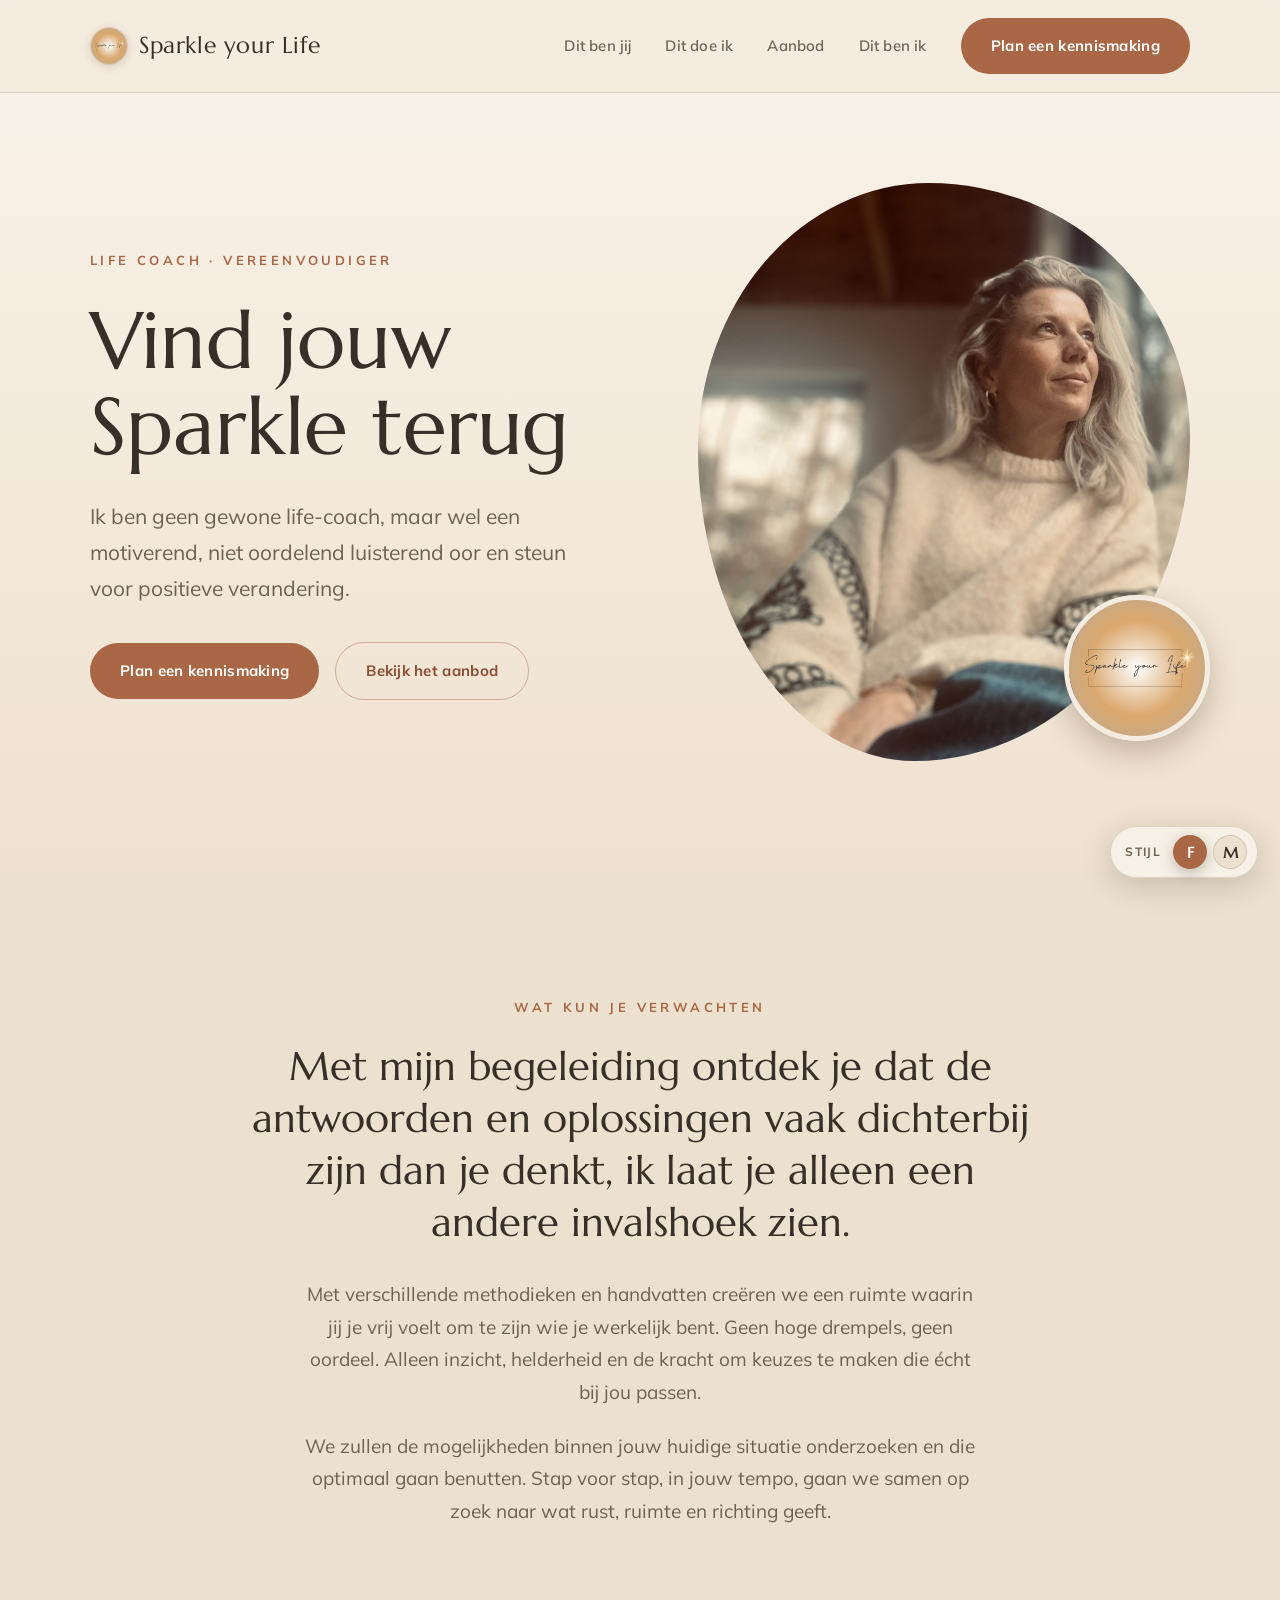
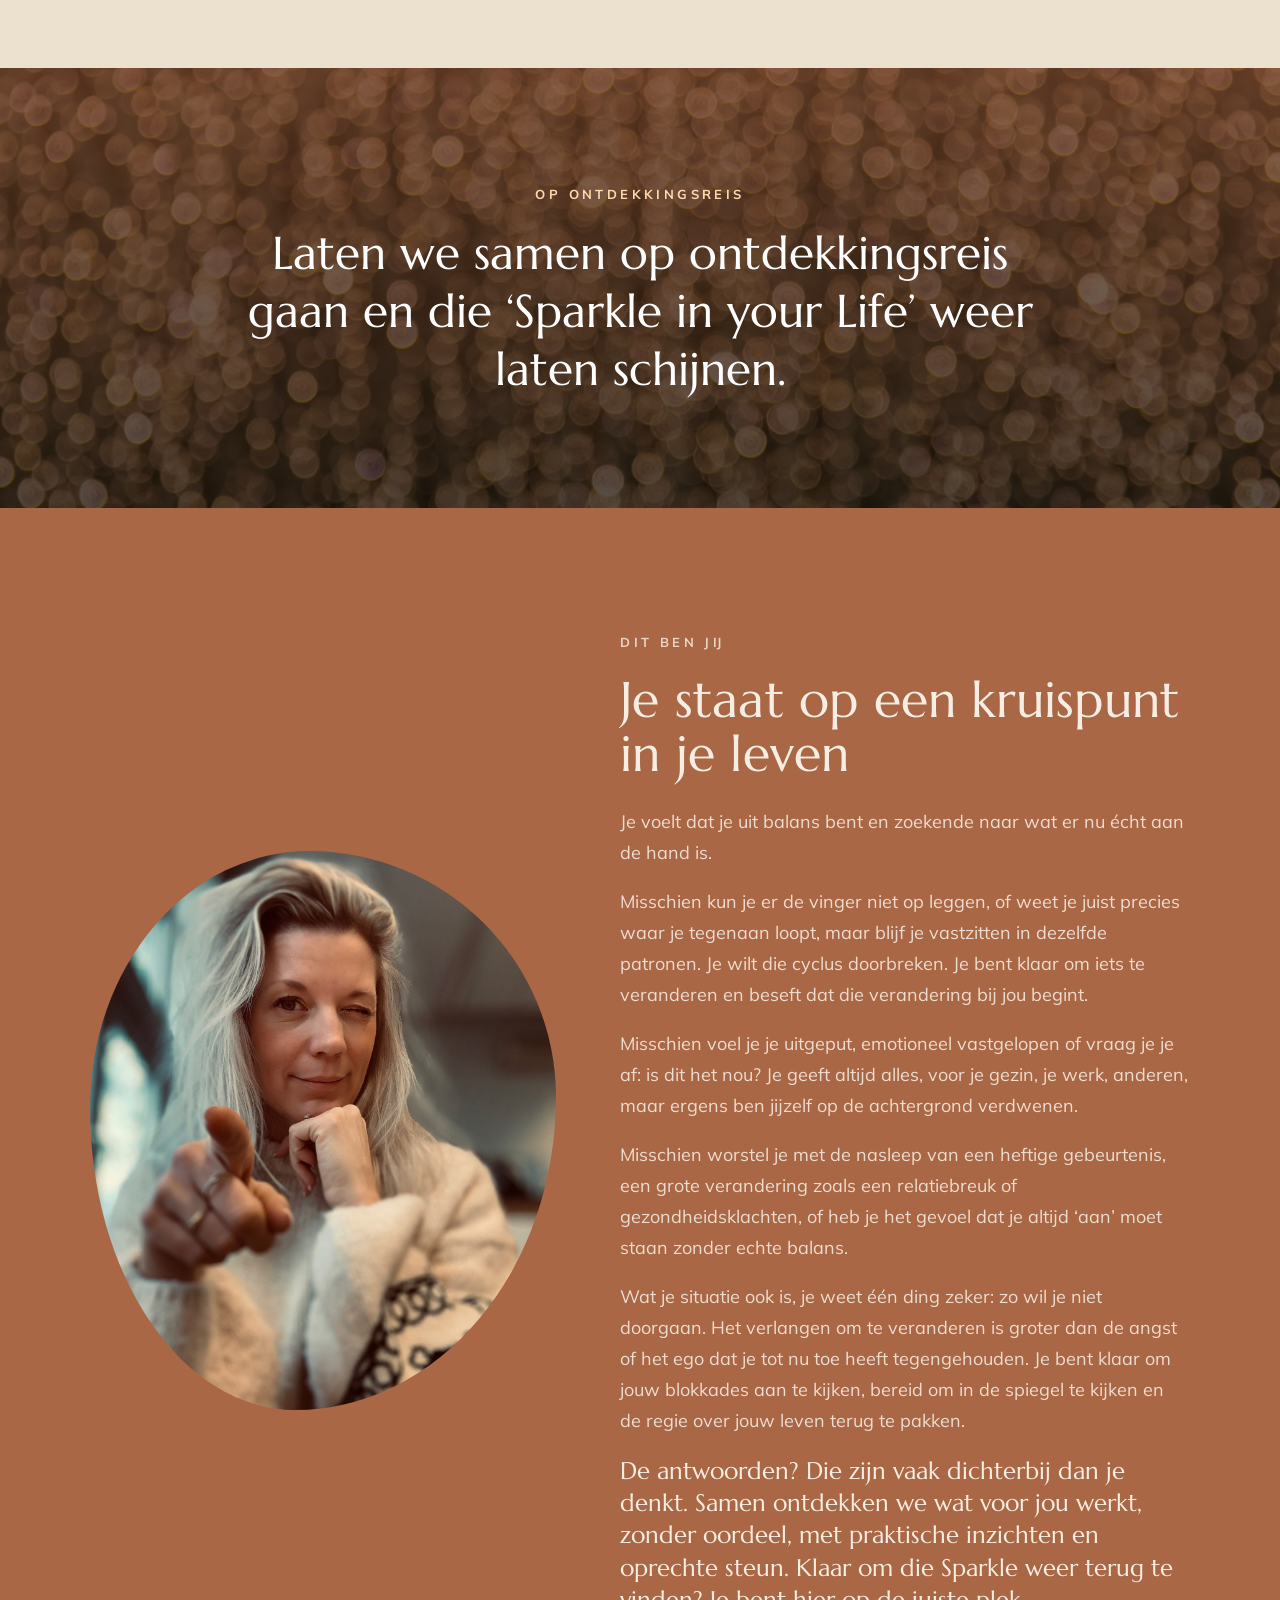
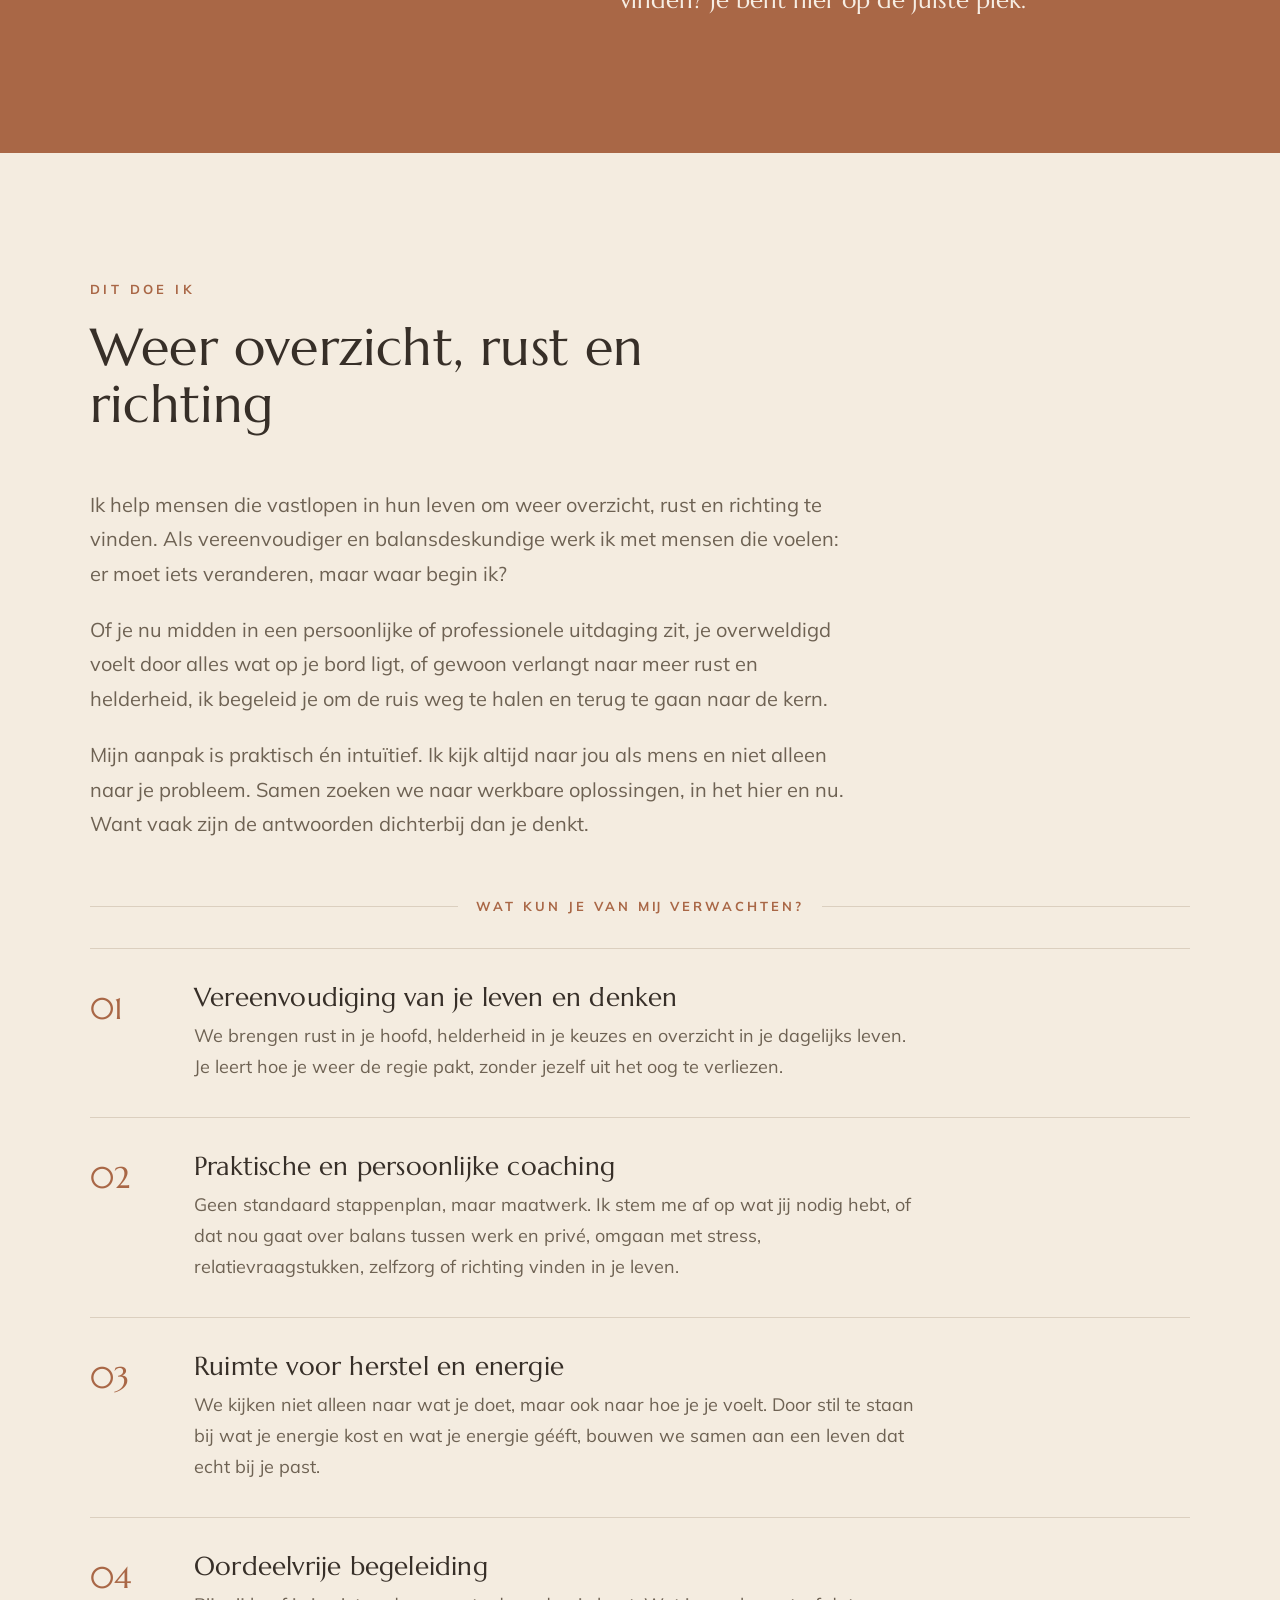
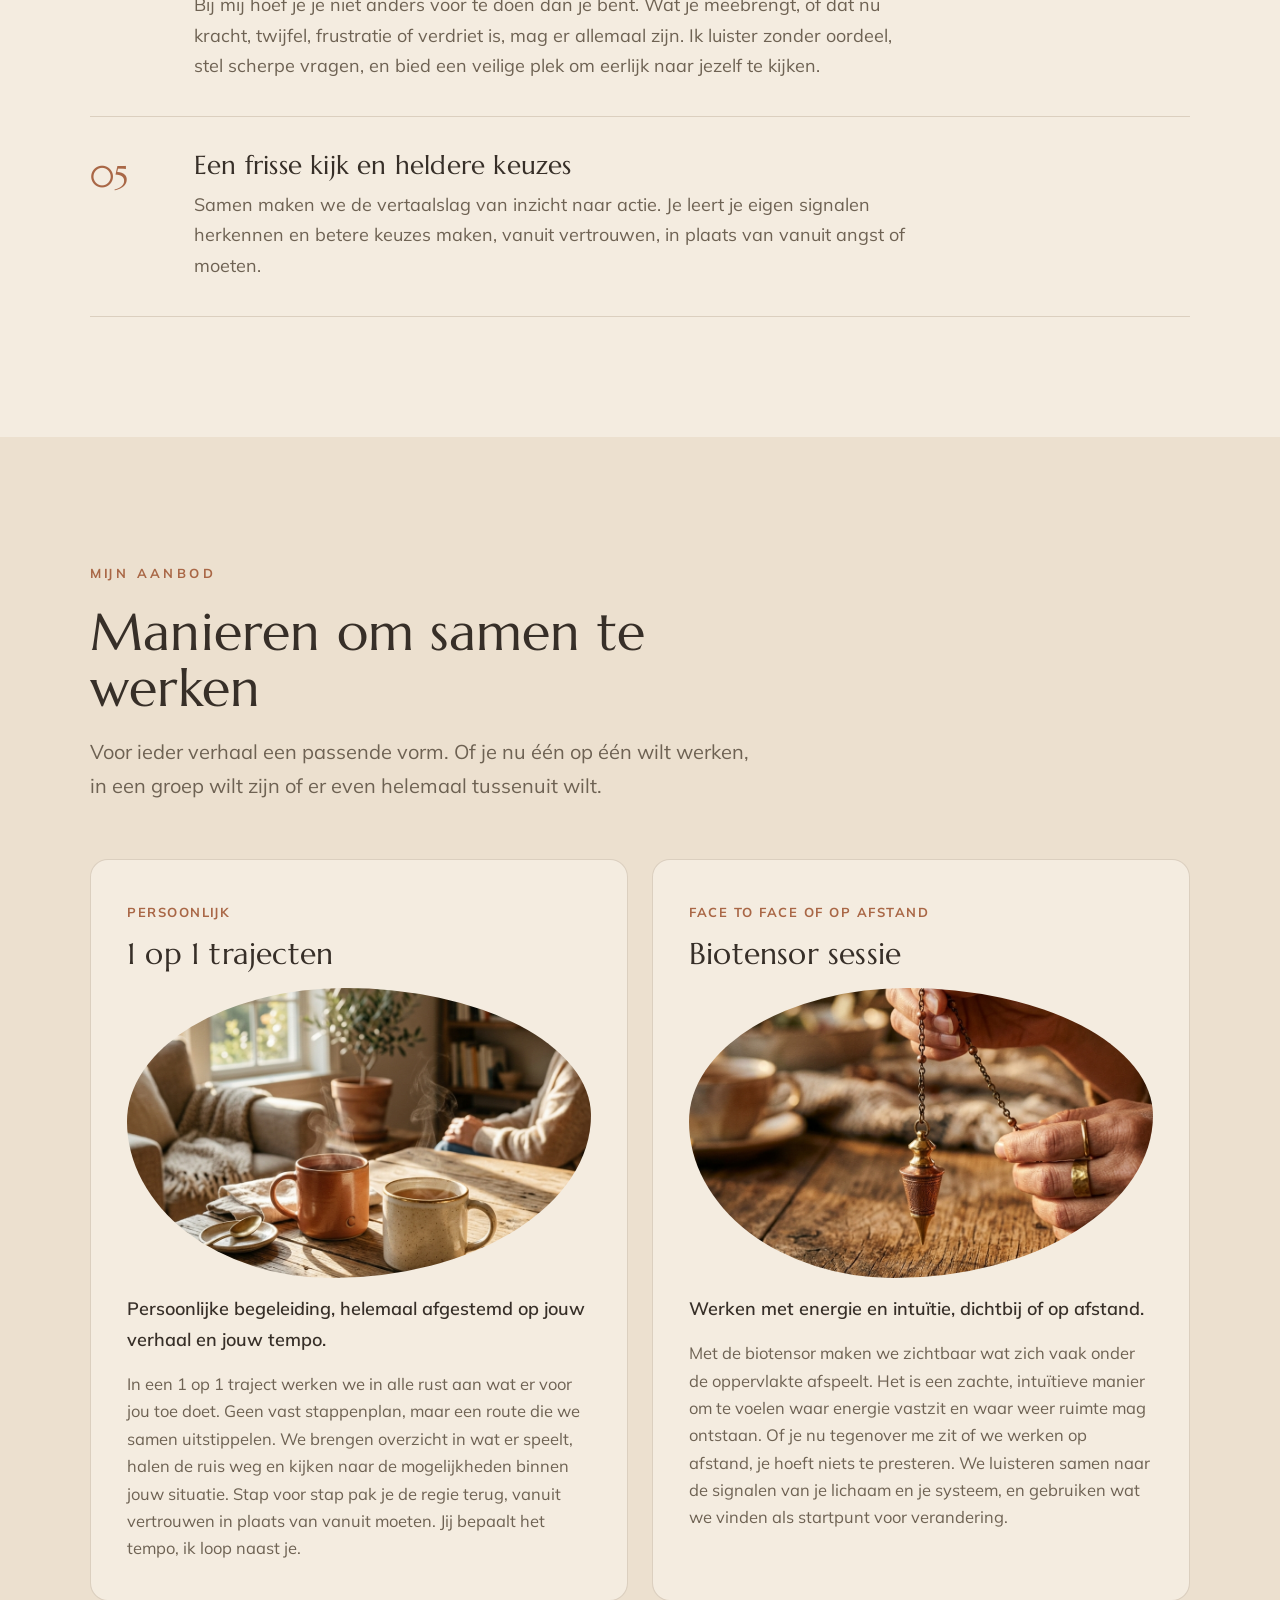
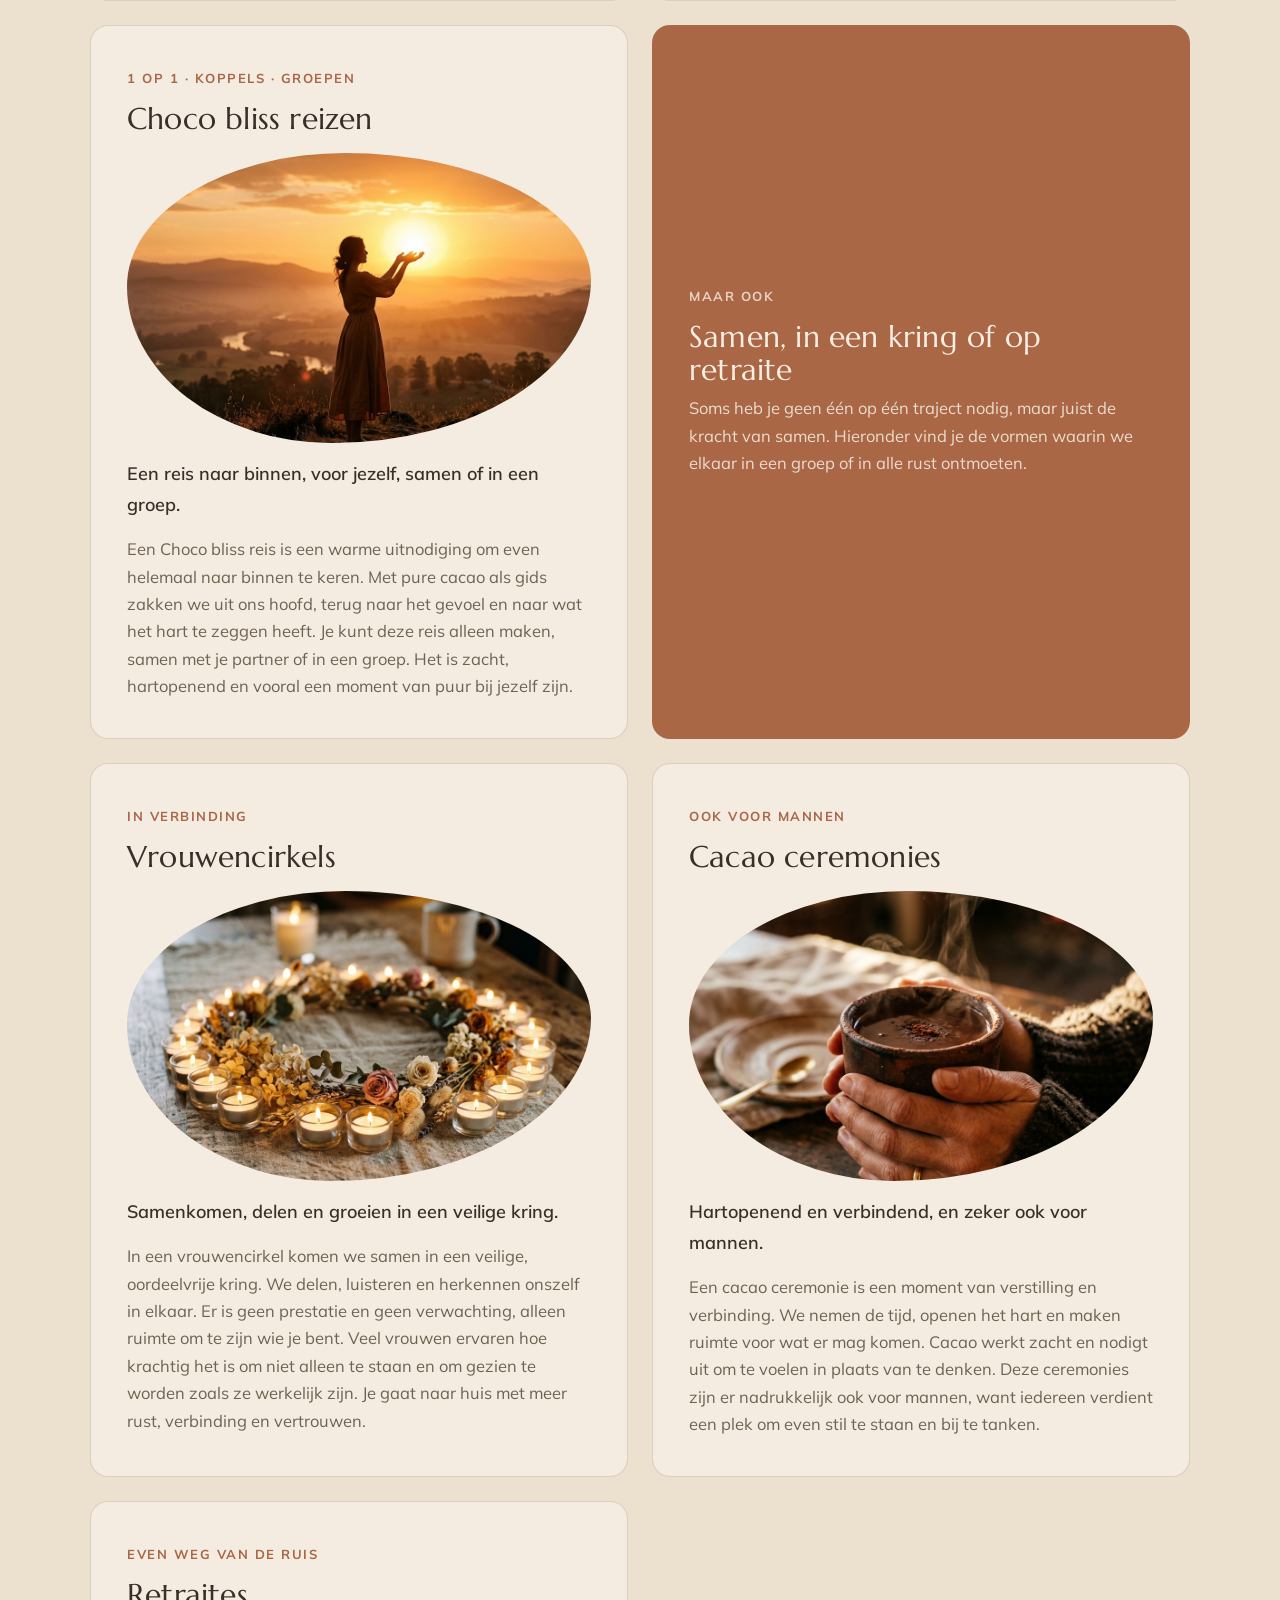
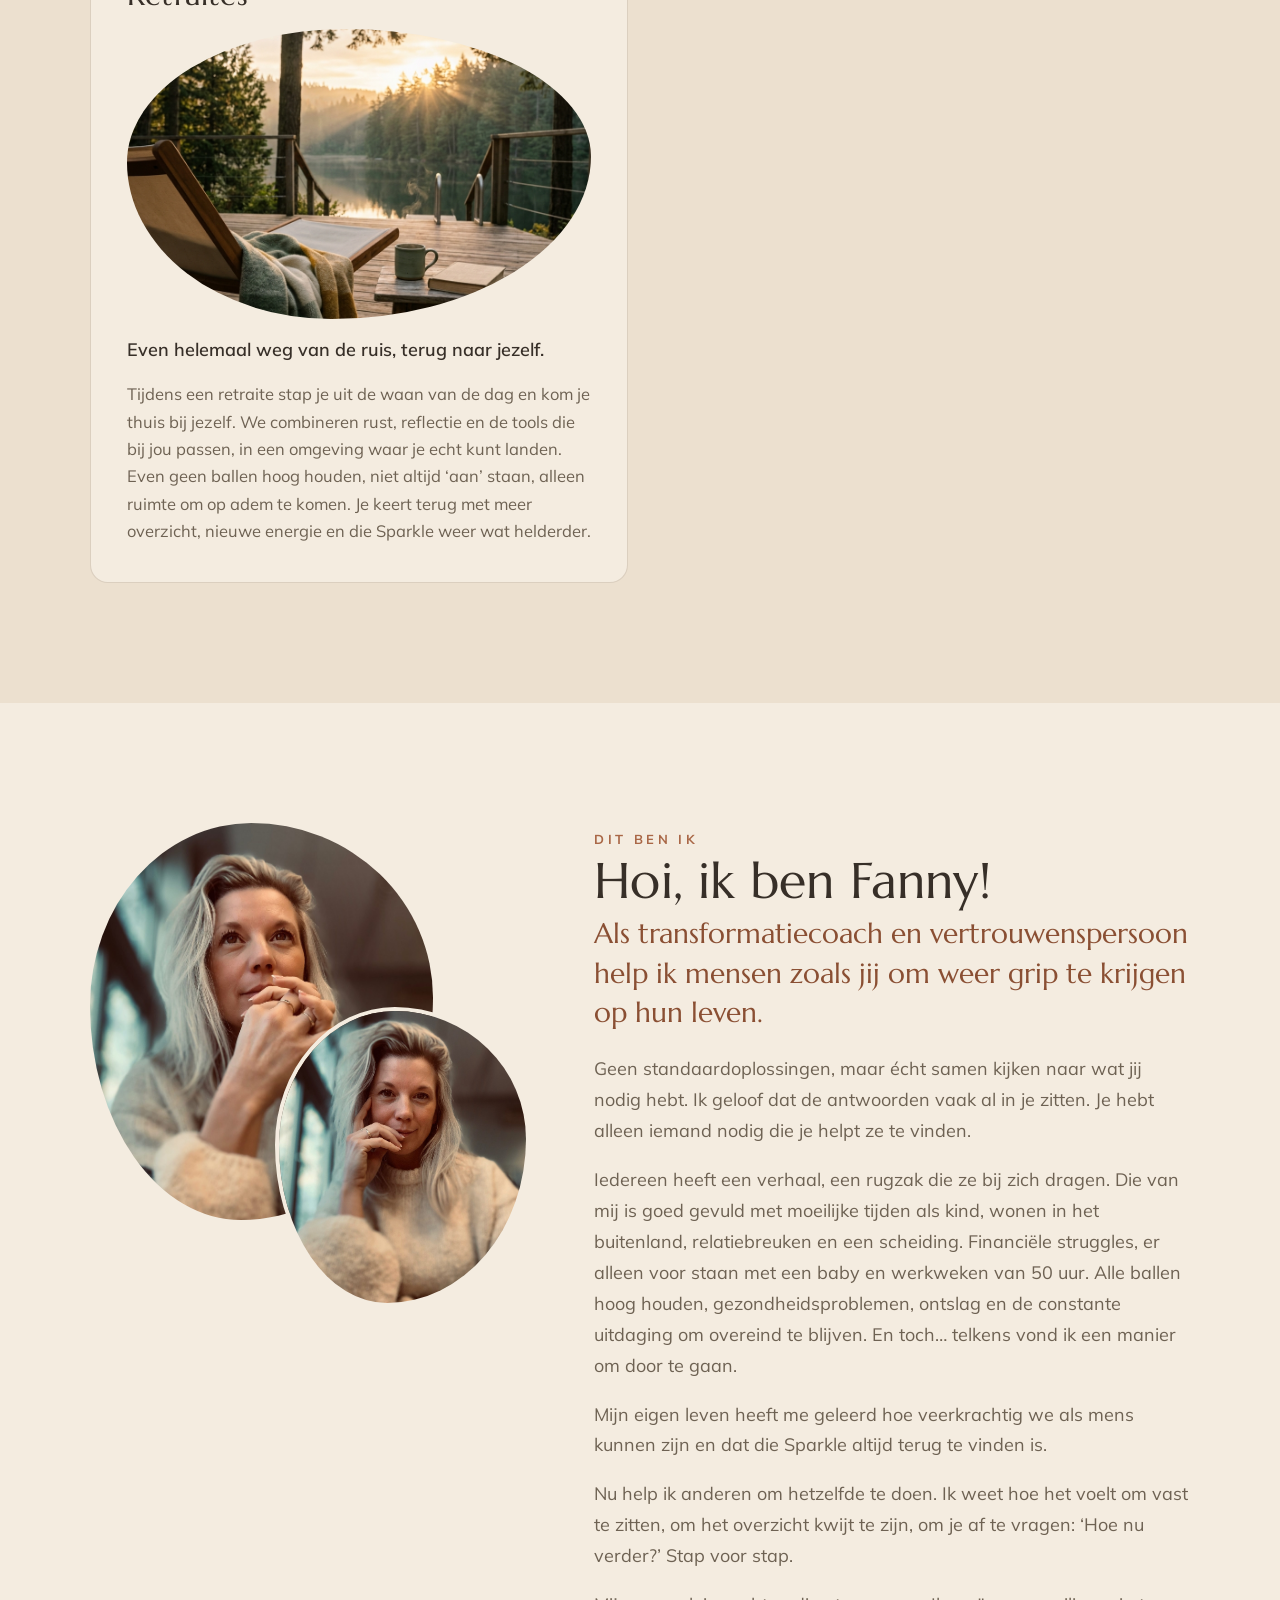
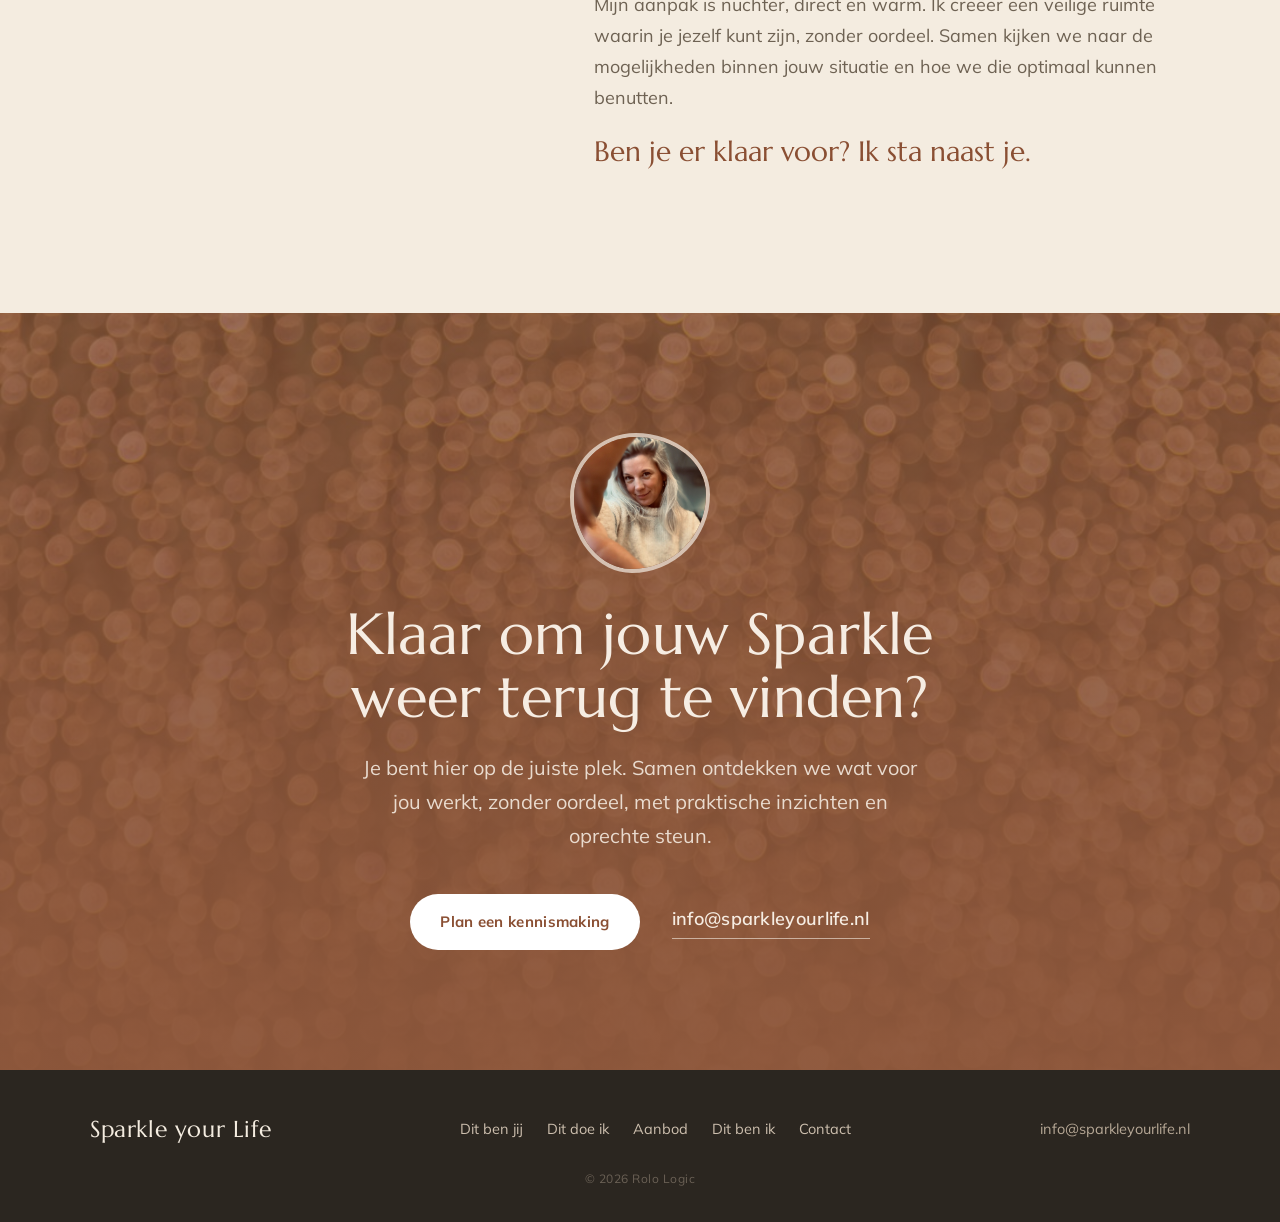
==== v2/index.html @ f410e25a "Deploy new Sparkle Your Life homepage (V8) and archive old site under /v2 - New homepage: full redes" ====
<!DOCTYPE html>
<html lang="nl" data-theme="f">
<head>
<meta charset="UTF-8" />
<meta name="viewport" content="width=device-width, initial-scale=1.0" />
<title>Sparkle your Life · Fanny | Life Coach &amp; Vereenvoudiger</title>
<meta name="description" content="Vind jouw Sparkle terug met Fanny, transformatiecoach en vereenvoudiger bij Sparkle your Life. Ontdek hoe je weer overzicht, rust en richting krijgt in je leven." />
<meta name="robots" content="index, follow" />
<link rel="canonical" href="https://sparkleyourlife.nl" />

<!-- Open Graph / Facebook -->
<meta property="og:type" content="website" />
<meta property="og:url" content="https://sparkleyourlife.nl" />
<meta property="og:title" content="Sparkle your Life · Fanny | Life Coach &amp; Vereenvoudiger" />
<meta property="og:description" content="Vind jouw Sparkle terug met Fanny, transformatiecoach en vereenvoudiger bij Sparkle your Life. Ontdek hoe je weer overzicht, rust en richting krijgt in je leven." />
<meta property="og:image" content="assets/logo-sparkle.png" />

<!-- Twitter -->
<meta property="twitter:card" content="summary" />
<meta property="twitter:url" content="https://sparkleyourlife.nl" />
<meta property="twitter:title" content="Sparkle your Life · Fanny | Life Coach &amp; Vereenvoudiger" />
<meta property="twitter:description" content="Vind jouw Sparkle terug met Fanny, transformatiecoach en vereenvoudiger bij Sparkle your Life. Ontdek hoe je weer overzicht, rust en richting krijgt in je leven." />
<meta property="twitter:image" content="assets/logo-sparkle.png" />

<link rel="icon" href="assets/logo-sparkle.png" />
<link rel="preconnect" href="https://fonts.googleapis.com" />
<link rel="preconnect" href="https://fonts.gstatic.com" crossorigin />
<link href="https://fonts.googleapis.com/css2?family=Cinzel:wght@600;700;800&family=Marcellus&family=Mulish:wght@400;600;700;800&family=Newsreader:ital,opsz,wght@0,6..72,400;0,6..72,500;1,6..72,400;1,6..72,500&family=Karla:wght@400;600;700&family=Cormorant+Garamond:ital,wght@0,500;0,600;1,500&family=Nunito+Sans:wght@400;600;700;800&display=swap" rel="stylesheet" />
<link rel="stylesheet" href="styles.css" />
</head>
<body>

<!-- ============ NAV ============ -->
<header class="nav">
  <div class="nav-in">
    <a class="brand" href="#top">
      <img class="mark" src="assets/logo-sparkle.png" alt="Sparkle your Life logo" />
      <span class="brand-text">Sparkle your Life</span>
    </a>
    <button class="nav-toggle" aria-label="Open menu" aria-expanded="false">
      <span class="hamburger-box">
        <span class="hamburger-inner"></span>
      </span>
    </button>
    <nav class="navlinks">
      <a class="lnk" href="#jij">Dit ben jij</a>
      <a class="lnk" href="#doe">Dit doe ik</a>
      <a class="lnk" href="#aanbod">Aanbod</a>
      <a class="lnk" href="#ik">Dit ben ik</a>
      <a class="btn" href="#contact">Plan een kennismaking</a>
    </nav>
  </div>
</header>

<!-- ============ HERO ============ -->
<section class="hero" id="top">
  <div class="hero-in">
    <div class="reveal in">
      <span class="eyebrow">Life Coach · Vereenvoudiger</span>
      <h1>Vind jouw<br />Sparkle terug</h1>
      <p class="lead">Ik ben geen gewone life-coach, maar wel een motiverend, niet oordelend luisterend oor en steun voor positieve verandering.</p>
      <div class="hero-cta">
        <a class="btn" href="#contact">Plan een kennismaking</a>
        <a class="btn ghost" href="#aanbod">Bekijk het aanbod</a>
      </div>
    </div>
    <div class="hero-fig reveal in">
      <div class="frame"></div>
      <img class="portrait" src="uploads/IMG_6416-cmid_x3swe-protdo.jpeg" alt="Fanny, transformatiecoach" />
      <img class="glit" src="uploads/logo-sparkle-circle.png" alt="Sparkle your Life logo" />
    </div>
  </div>
</section>

<!-- ============ WAT KUN JE VERWACHTEN ============ -->
<section class="section verwacht">
  <div class="narrow reveal">
    <span class="eyebrow">Wat kun je verwachten</span>
    <p class="big">Met mijn begeleiding ontdek je dat de antwoorden en oplossingen vaak dichterbij zijn dan je denkt, ik laat je alleen een andere invalshoek zien.</p>
    <p class="body">Met verschillende methodieken en handvatten creëren we een ruimte waarin jij je vrij voelt om te zijn wie je werkelijk bent. Geen hoge drempels, geen oordeel. Alleen inzicht, helderheid en de kracht om keuzes te maken die écht bij jou passen.</p>
    <p class="body">We zullen de mogelijkheden binnen jouw huidige situatie onderzoeken en die optimaal gaan benutten. Stap voor stap, in jouw tempo, gaan we samen op zoek naar wat rust, ruimte en richting geeft.</p>
  </div>
</section>

<!-- ============ SPARKLE BAND (glitter achtergrond) ============ -->
<section class="sparkleband">
  <img class="bgimg" src="uploads/photo-1514413333301-5e0bfed46893.jpeg" alt="" />
  <div class="tint"></div>
  <div class="q reveal">
    <span class="eyebrow">Op ontdekkingsreis</span>
    <p>Laten we samen op ontdekkingsreis gaan en die ‘Sparkle in your Life’ weer laten schijnen.</p>
  </div>
</section>

<!-- ============ DIT BEN JIJ ============ -->
<section class="jij" id="jij">
  <div class="grid">
    <img class="portrait reveal" src="uploads/IMG_6344-cmid_x3sw2-wmqjd.jpeg" alt="Fanny wijst naar je" />
    <div class="reveal">
      <span class="eyebrow">Dit ben jij</span>
      <h2>Je staat op een kruispunt in je leven</h2>
      <p>Je voelt dat je uit balans bent en zoekende naar wat er nu écht aan de hand is.</p>
      <p>Misschien kun je er de vinger niet op leggen, of weet je juist precies waar je tegenaan loopt, maar blijf je vastzitten in dezelfde patronen. Je wilt die cyclus doorbreken. Je bent klaar om iets te veranderen en beseft dat die verandering bij jou begint.</p>
      <p>Misschien voel je je uitgeput, emotioneel vastgelopen of vraag je je af: is dit het nou? Je geeft altijd alles, voor je gezin, je werk, anderen, maar ergens ben jijzelf op de achtergrond verdwenen.</p>
      <p>Misschien worstel je met de nasleep van een heftige gebeurtenis, een grote verandering zoals een relatiebreuk of gezondheidsklachten, of heb je het gevoel dat je altijd ‘aan’ moet staan zonder echte balans.</p>
      <p>Wat je situatie ook is, je weet één ding zeker: zo wil je niet doorgaan. Het verlangen om te veranderen is groter dan de angst of het ego dat je tot nu toe heeft tegengehouden. Je bent klaar om jouw blokkades aan te kijken, bereid om in de spiegel te kijken en de regie over jouw leven terug te pakken.</p>
      <p class="closer">De antwoorden? Die zijn vaak dichterbij dan je denkt. Samen ontdekken we wat voor jou werkt, zonder oordeel, met praktische inzichten en oprechte steun. Klaar om die Sparkle weer terug te vinden? Je bent hier op de juiste plek.</p>
    </div>
  </div>
</section>

<!-- ============ DIT DOE IK ============ -->
<section class="section ik-doe" id="doe">
  <div class="wrap">
    <div class="section-head reveal">
      <span class="eyebrow">Dit doe ik</span>
      <h2>Weer overzicht, rust en richting</h2>
    </div>
    <div class="narrow" style="margin:0;padding:0;max-width:820px">
      <p class="doe-intro reveal">Ik help mensen die vastlopen in hun leven om weer overzicht, rust en richting te vinden. Als vereenvoudiger en balansdeskundige werk ik met mensen die voelen: er moet iets veranderen, maar waar begin ik?</p>
      <p class="doe-intro reveal">Of je nu midden in een persoonlijke of professionele uitdaging zit, je overweldigd voelt door alles wat op je bord ligt, of gewoon verlangt naar meer rust en helderheid, ik begeleid je om de ruis weg te halen en terug te gaan naar de kern.</p>
      <p class="doe-intro reveal">Mijn aanpak is praktisch én intuïtief. Ik kijk altijd naar jou als mens en niet alleen naar je probleem. Samen zoeken we naar werkbare oplossingen, in het hier en nu. Want vaak zijn de antwoorden dichterbij dan je denkt.</p>
    </div>

    <div class="divider-label reveal"><span>Wat kun je van mij verwachten?</span></div>

    <div class="beloftes">
      <div class="belofte reveal">
        <div class="num">01</div>
        <div>
          <h3>Vereenvoudiging van je leven en denken</h3>
          <p>We brengen rust in je hoofd, helderheid in je keuzes en overzicht in je dagelijks leven. Je leert hoe je weer de regie pakt, zonder jezelf uit het oog te verliezen.</p>
        </div>
      </div>
      <div class="belofte reveal">
        <div class="num">02</div>
        <div>
          <h3>Praktische en persoonlijke coaching</h3>
          <p>Geen standaard stappenplan, maar maatwerk. Ik stem me af op wat jij nodig hebt, of dat nou gaat over balans tussen werk en privé, omgaan met stress, relatievraagstukken, zelfzorg of richting vinden in je leven.</p>
        </div>
      </div>
      <div class="belofte reveal">
        <div class="num">03</div>
        <div>
          <h3>Ruimte voor herstel en energie</h3>
          <p>We kijken niet alleen naar wat je doet, maar ook naar hoe je je voelt. Door stil te staan bij wat je energie kost en wat je energie gééft, bouwen we samen aan een leven dat echt bij je past.</p>
        </div>
      </div>
      <div class="belofte reveal">
        <div class="num">04</div>
        <div>
          <h3>Oordeelvrije begeleiding</h3>
          <p>Bij mij hoef je je niet anders voor te doen dan je bent. Wat je meebrengt, of dat nu kracht, twijfel, frustratie of verdriet is, mag er allemaal zijn. Ik luister zonder oordeel, stel scherpe vragen, en bied een veilige plek om eerlijk naar jezelf te kijken.</p>
        </div>
      </div>
      <div class="belofte reveal">
        <div class="num">05</div>
        <div>
          <h3>Een frisse kijk en heldere keuzes</h3>
          <p>Samen maken we de vertaalslag van inzicht naar actie. Je leert je eigen signalen herkennen en betere keuzes maken, vanuit vertrouwen, in plaats van vanuit angst of moeten.</p>
        </div>
      </div>
    </div>
  </div>
</section>

<!-- ============ MIJN AANBOD ============ -->
<section class="section aanbod" id="aanbod">
  <div class="wrap">
    <div class="section-head reveal">
      <span class="eyebrow">Mijn aanbod</span>
      <h2>Manieren om samen te werken</h2>
      <p class="lead">Voor ieder verhaal een passende vorm. Of je nu één op één wilt werken, in een groep wilt zijn of er even helemaal tussenuit wilt.</p>
    </div>

    <div class="offers">
      <article class="offer reveal">
        <span class="kicker">Persoonlijk</span>
        <h3>1 op 1 trajecten</h3>
        <div class="offer-img">
          <img src="uploads/trajecten_1op1.png" alt="1 op 1 coaching sessie sfeer" />
        </div>
        <p class="short">Persoonlijke begeleiding, helemaal afgestemd op jouw verhaal en jouw tempo.</p>
        <p class="more">In een 1 op 1 traject werken we in alle rust aan wat er voor jou toe doet. Geen vast stappenplan, maar een route die we samen uitstippelen. We brengen overzicht in wat er speelt, halen de ruis weg en kijken naar de mogelijkheden binnen jouw situatie. Stap voor stap pak je de regie terug, vanuit vertrouwen in plaats van vanuit moeten. Jij bepaalt het tempo, ik loop naast je.</p>
      </article>

      <article class="offer reveal">
        <span class="kicker">Face to face of op afstand</span>
        <h3>Biotensor sessie</h3>
        <div class="offer-img">
          <img src="uploads/biotensor_sessie.png" alt="Glow van energie en biotensor werk" />
        </div>
        <p class="short">Werken met energie en intuïtie, dichtbij of op afstand.</p>
        <p class="more">Met de biotensor maken we zichtbaar wat zich vaak onder de oppervlakte afspeelt. Het is een zachte, intuïtieve manier om te voelen waar energie vastzit en waar weer ruimte mag ontstaan. Of je nu tegenover me zit of we werken op afstand, je hoeft niets te presteren. We luisteren samen naar de signalen van je lichaam en je systeem, en gebruiken wat we vinden als startpunt voor verandering.</p>
      </article>

      <article class="offer reveal">
        <span class="kicker">1 op 1 · koppels · groepen</span>
        <h3>Choco bliss reizen</h3>
        <div class="offer-img">
          <img src="uploads/choco_bliss.png" alt="Innerlijke reis silhouet" />
        </div>
        <p class="short">Een reis naar binnen, voor jezelf, samen of in een groep.</p>
        <p class="more">Een Choco bliss reis is een warme uitnodiging om even helemaal naar binnen te keren. Met pure cacao als gids zakken we uit ons hoofd, terug naar het gevoel en naar wat het hart te zeggen heeft. Je kunt deze reis alleen maken, samen met je partner of in een groep. Het is zacht, hartopenend en vooral een moment van puur bij jezelf zijn.</p>
      </article>

      <article class="offer reveal" style="display:flex;flex-direction:column;justify-content:center;background:var(--band-bg);color:var(--band-fg);border-color:transparent">
        <span class="kicker" style="color:color-mix(in srgb,var(--band-fg) 80%, var(--accent))">Maar ook</span>
        <h3 style="color:var(--band-fg)">Samen, in een kring of op retraite</h3>
        <p class="more" style="color:color-mix(in srgb,var(--band-fg) 88%, transparent)">Soms heb je geen één op één traject nodig, maar juist de kracht van samen. Hieronder vind je de vormen waarin we elkaar in een groep of in alle rust ontmoeten.</p>
      </article>

      <article class="offer reveal">
        <span class="kicker">In verbinding</span>
        <h3>Vrouwencirkels</h3>
        <div class="offer-img">
          <img src="uploads/vrouwencirkels.png" alt="Vrouwencirkel sfeer" />
        </div>
        <p class="short">Samenkomen, delen en groeien in een veilige kring.</p>
        <p class="more">In een vrouwencirkel komen we samen in een veilige, oordeelvrije kring. We delen, luisteren en herkennen onszelf in elkaar. Er is geen prestatie en geen verwachting, alleen ruimte om te zijn wie je bent. Veel vrouwen ervaren hoe krachtig het is om niet alleen te staan en om gezien te worden zoals ze werkelijk zijn. Je gaat naar huis met meer rust, verbinding en vertrouwen.</p>
      </article>

      <article class="offer reveal">
        <span class="kicker">Ook voor mannen</span>
        <h3>Cacao ceremonies</h3>
        <div class="offer-img">
          <img src="uploads/cacao_ceremonies.png" alt="Cacao ceremonie sfeer" />
        </div>
        <p class="short">Hartopenend en verbindend, en zeker ook voor mannen.</p>
        <p class="more">Een cacao ceremonie is een moment van verstilling en verbinding. We nemen de tijd, openen het hart en maken ruimte voor wat er mag komen. Cacao werkt zacht en nodigt uit om te voelen in plaats van te denken. Deze ceremonies zijn er nadrukkelijk ook voor mannen, want iedereen verdient een plek om even stil te staan en bij te tanken.</p>
      </article>

      <article class="offer reveal">
        <span class="kicker">Even weg van de ruis</span>
        <h3>Retraites</h3>
        <div class="offer-img">
          <img src="uploads/retraites.png" alt="Retraite sfeer" />
        </div>
        <p class="short">Even helemaal weg van de ruis, terug naar jezelf.</p>
        <p class="more">Tijdens een retraite stap je uit de waan van de dag en kom je thuis bij jezelf. We combineren rust, reflectie en de tools die bij jou passen, in een omgeving waar je echt kunt landen. Even geen ballen hoog houden, niet altijd ‘aan’ staan, alleen ruimte om op adem te komen. Je keert terug met meer overzicht, nieuwe energie en die Sparkle weer wat helderder.</p>
      </article>
    </div>
  </div>
</section>

<!-- ============ DIT BEN IK ============ -->
<section class="section ik" id="ik">
  <div class="wrap">
    <div class="grid">
      <div class="figcol reveal">
        <div class="image-stack">
          <img class="portrait main-img" src="uploads/IMG_6348-cmid_x3sw8-uaagyj.jpeg" alt="Fanny contemplatief" />
          <img class="portrait sub-img" src="uploads/IMG_6336-cmid_x3sw0-biznag.jpeg" alt="Fanny lachend bij het raam" />
        </div>
      </div>
      <div class="reveal">
        <span class="eyebrow">Dit ben ik</span>
        <h2>Hoi, ik ben Fanny!</h2>
        <p class="signal">Als transformatiecoach en vertrouwenspersoon help ik mensen zoals jij om weer grip te krijgen op hun leven.</p>
        <p>Geen standaardoplossingen, maar écht samen kijken naar wat jij nodig hebt. Ik geloof dat de antwoorden vaak al in je zitten. Je hebt alleen iemand nodig die je helpt ze te vinden.</p>
        <p>Iedereen heeft een verhaal, een rugzak die ze bij zich dragen. Die van mij is goed gevuld met moeilijke tijden als kind, wonen in het buitenland, relatiebreuken en een scheiding. Financiële struggles, er alleen voor staan met een baby en werkweken van 50 uur. Alle ballen hoog houden, gezondheidsproblemen, ontslag en de constante uitdaging om overeind te blijven. En toch… telkens vond ik een manier om door te gaan.</p>
        <p>Mijn eigen leven heeft me geleerd hoe veerkrachtig we als mens kunnen zijn en dat die Sparkle altijd terug te vinden is.</p>
        <p>Nu help ik anderen om hetzelfde te doen. Ik weet hoe het voelt om vast te zitten, om het overzicht kwijt te zijn, om je af te vragen: ‘Hoe nu verder?’ Stap voor stap.</p>
        <p>Mijn aanpak is nuchter, direct en warm. Ik creëer een veilige ruimte waarin je jezelf kunt zijn, zonder oordeel. Samen kijken we naar de mogelijkheden binnen jouw situatie en hoe we die optimaal kunnen benutten.</p>
        <p class="signal">Ben je er klaar voor? Ik sta naast je.</p>
      </div>
    </div>
  </div>
</section>

<!-- ============ CLOSING / CONTACT ============ -->
<section class="closing" id="contact">
  <img class="bgimg" src="uploads/photo-1514413333301-5e0bfed46893.jpeg" alt="" />
  <div class="tint"></div>
  <div class="inner reveal">
    <img class="closing-portrait" src="uploads/IMG_6337-cmid_x3sw5-8oz6n.jpeg" alt="Fanny nodigt je uit" />
    <h2>Klaar om jouw Sparkle<br />weer terug te vinden?</h2>
    <p>Je bent hier op de juiste plek. Samen ontdekken we wat voor jou werkt, zonder oordeel, met praktische inzichten en oprechte steun.</p>
    <div class="closing-actions">
      <a class="btn light" href="mailto:info@sparkleyourlife.nl">Plan een kennismaking</a>
      <a class="mail" href="mailto:info@sparkleyourlife.nl">info@sparkleyourlife.nl</a>
    </div>
  </div>
</section>

<!-- ============ FOOTER ============ -->
<footer class="foot">
  <div class="foot-in">
    <div class="brand">Sparkle your Life</div>
    <nav class="foot-nav">
      <a href="#jij">Dit ben jij</a>
      <a href="#doe">Dit doe ik</a>
      <a href="#aanbod">Aanbod</a>
      <a href="#ik">Dit ben ik</a>
      <a href="mailto:info@sparkleyourlife.nl">Contact</a>
    </nav>
    <div>info@sparkleyourlife.nl</div>
  </div>
  <div class="foot-copy">
    &copy; 2026 Rolo Logic
  </div>
</footer>

<!-- ============ STIJL-SWITCHER ============ -->
<div class="switcher" role="group" aria-label="Kies een stijl">
  <span class="lbl">Stijl</span>
  <button data-t="f" title="Aardse Ziel" aria-pressed="true">F</button>
  <button data-t="m" title="Obsidiaan & Messing" aria-pressed="false">M</button>
</div>

<script>
  // Stijl-switcher: wisselt thema F / M en onthoudt de keuze.
  (function () {
    var root = document.documentElement;
    var btns = document.querySelectorAll('.switcher button');
    var saved = null;
    try { saved = localStorage.getItem('sparkleTheme'); } catch (e) {}
    if (saved && ['f', 'm'].indexOf(saved) >= 0) {
      setTheme(saved);
    } else {
      setTheme('f');
    }
    function setTheme(t) {
      root.setAttribute('data-theme', t);
      btns.forEach(function (b) { b.setAttribute('aria-pressed', String(b.dataset.t === t)); });
      try { localStorage.setItem('sparkleTheme', t); } catch (e) {}
    }
    btns.forEach(function (b) { b.addEventListener('click', function () { setTheme(b.dataset.t); }); });
  })();

  // Subtiele reveal-on-scroll.
  (function () {
    var els = document.querySelectorAll('.reveal');
    if (!('IntersectionObserver' in window)) { els.forEach(function (e) { e.classList.add('in'); }); return; }
    var io = new IntersectionObserver(function (entries) {
      entries.forEach(function (en) { if (en.isIntersecting) { en.target.classList.add('in'); io.unobserve(en.target); } });
    }, { threshold: 0.12, rootMargin: '0px 0px -8% 0px' });
    els.forEach(function (e) { io.observe(e); });
  })();

  // Mobile navigation drawer toggle.
  (function () {
    var nav = document.querySelector('.nav');
    var toggle = document.querySelector('.nav-toggle');
    var links = document.querySelectorAll('.navlinks a');
    
    if (!toggle) return;
    
    toggle.addEventListener('click', function () {
      var isOpen = nav.classList.contains('nav-open');
      if (isOpen) {
        nav.classList.remove('nav-open');
        toggle.setAttribute('aria-expanded', 'false');
        document.body.style.overflow = '';
      } else {
        nav.classList.add('nav-open');
        toggle.setAttribute('aria-expanded', 'true');
        document.body.style.overflow = 'hidden';
      }
    });
    
    links.forEach(function (link) {
      link.addEventListener('click', function () {
        nav.classList.remove('nav-open');
        toggle.setAttribute('aria-expanded', 'false');
        document.body.style.overflow = '';
      });
    });
  })();
</script>
</body>
</html>
---- v2/styles.css ----
/* Sparkle your Life — basis layout (richting A, verstild met de rust van B)
   met drie schakelbare thema's: A (Aardse Ziel, vernieuwd), B (Stille
   Helderheid), C (Zachte Gloed). Thema's wisselen via [data-theme] op <html>. */

/* ---------- THEMA F · Aardse Ziel (default) ---------- */
:root,
[data-theme="f"] {
  --bg:#f4ece0; --bg-alt:#ece0cf; --ink:#372f28; --muted:#6e6253;
  --accent:#a96746; --accent-deep:#8a4f33; --accent-2:#5f6a4d;
  --line:rgba(120,90,60,.20);
  --hero-bg:linear-gradient(180deg,#f8f1e7 0%,#efe1cf 100%);
  --band-bg:#a96746; --band-fg:#f6ede3;
  --img-radius:47% 53% 56% 44% / 46% 44% 56% 54%;
  --card-radius:18px;
  --fd:'Marcellus',serif; --fdw:400; --fb:'Mulish',sans-serif;
  --glow:none;
}

/* ---------- THEMA M · Obsidiaan & Messing (Stoere Kracht) ---------- */
[data-theme="m"] {
  --bg:#1a1d1b; --bg-alt:#242825; --ink:#f1f3f2; --muted:#939a95;
  --accent:#cca374; --accent-deep:#b38c5f; --accent-2:#55665c;
  --line:rgba(241,243,242,0.12);
  --hero-bg:radial-gradient(120% 92% at 72% 14%,#282f2a 0%,#1a1d1b 100%);
  --band-bg:#151816; --band-fg:#f1f3f2;
  --img-radius:4px;
  --card-radius:8px;
  --fd:'Marcellus',serif; --fdw:400; --fb:'Mulish',sans-serif;
  --glow:0 12px 36px rgba(0,0,0,0.4);
}

* { box-sizing:border-box; }
html { scroll-behavior:smooth; }
body {
  margin:0; background:var(--bg); color:var(--ink);
  font-family:var(--fb); font-size:18px; line-height:1.72;
  -webkit-font-smoothing:antialiased; text-rendering:optimizeLegibility;
  transition:background .4s ease, color .4s ease;
}
h1,h2,h3,h4 { font-family:var(--fd); font-weight:var(--fdw); margin:0; line-height:1.08; letter-spacing:.2px; }
p { margin:0 0 1.1em; }
a { color:inherit; }
img { display:block; max-width:100%; }

.wrap { max-width:1180px; margin:0 auto; padding:0 40px; }
.narrow { max-width:880px; margin:0 auto; padding:0 40px; }

.eyebrow {
  font-family:var(--fb); font-size:13px; letter-spacing:3.4px; font-weight:700;
  text-transform:uppercase; color:var(--accent);
}
.section { padding:120px 0; }
.section-head { max-width:680px; margin-bottom:56px; }
.section-head h2 { font-size:clamp(34px,4.6vw,52px); margin:16px 0 18px; }
.section-head .lead { color:var(--muted); font-size:20px; }

/* buttons */
.btn {
  display:inline-flex; align-items:center; gap:10px; cursor:pointer;
  font-family:var(--fb); font-weight:700; font-size:15px; letter-spacing:.3px;
  text-decoration:none; border:none; padding:15px 30px; border-radius:40px;
  background:var(--accent); color:#fff; transition:transform .15s ease, background .3s ease;
  box-shadow:var(--glow);
}

.btn:hover { transform:translateY(-2px); background:var(--accent-deep); }
.btn.ghost { background:transparent; color:var(--accent-deep); border:1.5px solid color-mix(in srgb, var(--accent) 45%, transparent); box-shadow:none; }
.btn.ghost:hover { background:color-mix(in srgb, var(--accent) 10%, transparent); }
.btn.light { background:#fff; color:var(--accent-deep); }

/* ---------- top nav ---------- */
.nav {
  position:sticky; top:0; z-index:40;
  background:color-mix(in srgb, var(--bg) 86%, transparent);
  backdrop-filter:saturate(140%) blur(10px);
  border-bottom:1px solid var(--line);
}
.nav-in { display:flex; align-items:center; justify-content:space-between; padding:18px 40px; max-width:1180px; margin:0 auto; }
.brand { display:flex; align-items:center; gap:11px; font-family:var(--fd); font-weight:var(--fdw);
  font-size:23px; letter-spacing:.6px; text-decoration:none; color:var(--ink); }
.brand .mark { width:38px; height:38px; border-radius:50%; object-fit:cover;
  border:1px solid color-mix(in srgb,var(--accent) 30%, transparent);
  box-shadow:0 2px 8px rgba(90,60,35,.18); }
.navlinks { display:flex; align-items:center; gap:34px; }
.navlinks a.lnk { text-decoration:none; color:var(--muted); font-weight:600; font-size:15px; letter-spacing:.2px; }
.navlinks a.lnk:hover { color:var(--ink); }

/* ---------- mobile navigation toggle ---------- */
.nav-toggle {
  display: none;
  background: transparent;
  border: none;
  cursor: pointer;
  padding: 8px;
  z-index: 50;
}
.hamburger-box {
  width: 24px;
  height: 18px;
  display: inline-block;
  position: relative;
}
.hamburger-inner,
.hamburger-inner::before,
.hamburger-inner::after {
  width: 24px;
  height: 2px;
  background-color: var(--ink);
  position: absolute;
  transition: transform 0.2s ease, opacity 0.2s ease, background-color 0.4s ease;
  border-radius: 4px;
}
.hamburger-inner {
  top: 50%;
  transform: translateY(-50%);
}
.hamburger-inner::before {
  content: "";
  top: -8px;
  left: 0;
}
.hamburger-inner::after {
  content: "";
  top: 8px;
  left: 0;
}

/* Open states for hamburger icon */
.nav-open .hamburger-inner {
  background-color: transparent;
}
.nav-open .hamburger-inner::before {
  transform: translateY(8px) rotate(45deg);
}
.nav-open .hamburger-inner::after {
  transform: translateY(-8px) rotate(-45deg);
}

/* ---------- hero ---------- */
.hero { background:var(--hero-bg); transition:background .4s ease; overflow:hidden; }
.hero-in { display:grid; grid-template-columns:1.05fr .95fr; gap:64px; align-items:center;
  max-width:1180px; margin:0 auto; padding:90px 40px 110px; }
.hero h1 { font-size:clamp(44px,6.4vw,80px); margin:22px 0 28px; }
.hero .lead { font-size:21px; color:var(--muted); max-width:480px; margin-bottom:36px; }
.hero-cta { display:flex; gap:16px; align-items:center; flex-wrap:wrap; }
.hero-fig { position:relative; }
.hero-fig .portrait { width:100%; aspect-ratio:4/4.7; object-fit:cover; object-position:center 22%;
  border-radius:var(--img-radius); box-shadow:var(--glow);
  transition: transform 0.4s ease, border-radius 0.4s ease; }
.hero-fig .frame { position:absolute; inset:-18px; border:1.5px solid color-mix(in srgb,var(--accent) 38%,transparent);
  border-radius:var(--img-radius); z-index:-1;
  transition: transform 0.4s ease, border-radius 0.4s ease; }

.hero-fig .glit { position:absolute; right:-20px; bottom:20px; width:146px; height:146px; object-fit:cover;
  border-radius:50%; border:5px solid var(--bg); box-shadow:0 12px 30px rgba(80,50,30,.28); z-index:3;
  transition: border-color 0.4s ease, border-radius 0.4s ease, transform 0.4s ease; }
[data-theme="m"] .hero-fig .glit { border-radius: var(--img-radius); }

/* Hero hover animations */
.hero-fig:hover .portrait { transform: scale(1.02) translateY(-2px); }
.hero-fig:hover .frame { transform: translate(-5px, -5px) scale(0.99); }
.hero-fig:hover .glit { transform: translate(4px, -4px) scale(1.03); }

/* ---------- verwachten (intro) ---------- */
.verwacht { background:var(--bg-alt); transition:background .4s ease; }
.verwacht .narrow { text-align:center; }
.verwacht .big { font-family:var(--fd); font-weight:var(--fdw); font-size:clamp(26px,3.3vw,40px);
  line-height:1.3; margin:18px auto 30px; max-width:820px; }
.verwacht p.body { color:var(--muted); font-size:19px; max-width:680px; margin-left:auto; margin-right:auto; }

/* ---------- sparkle band (glitter achtergrond) ---------- */
.sparkleband { position:relative; min-height:440px; display:flex; align-items:center; justify-content:center;
  text-align:center; overflow:hidden; }
.sparkleband .bgimg { position:absolute; inset:0; width:100%; height:100%; object-fit:cover; }
.sparkleband .tint { position:absolute; inset:0;
  background:linear-gradient(180deg, color-mix(in srgb,var(--accent-deep) 55%, rgba(20,14,10,.5)), rgba(20,14,10,.72)); }
.sparkleband .q { position:relative; max-width:880px; padding:96px 40px; color:#fff; }
.sparkleband .q .eyebrow { color:#ffd9b0; }
.sparkleband .q p { font-family:var(--fd); font-weight:var(--fdw); font-size:clamp(28px,3.8vw,46px);
  line-height:1.26; margin:16px 0 0; }

/* ---------- dit ben jij (band block) ---------- */
.jij { background:var(--band-bg); color:var(--band-fg); transition:background .4s ease; }
.jij .grid { display:grid; grid-template-columns:.9fr 1.1fr; gap:64px; align-items:center;
  max-width:1180px; margin:0 auto; padding:118px 40px; }
.jij .eyebrow { color:color-mix(in srgb,var(--band-fg) 82%, var(--accent)); }
.jij h2 { font-size:clamp(32px,4.4vw,50px); margin:16px 0 26px; color:var(--band-fg); }
.jij p { color:color-mix(in srgb,var(--band-fg) 88%, transparent); margin-bottom:18px; }
.jij .portrait { width:100%; aspect-ratio:4/4.8; object-fit:cover; object-position:center 20%;
  border-radius:var(--img-radius); box-shadow:var(--glow);
  transition: transform 0.4s ease, border-radius 0.4s ease, box-shadow 0.4s ease; }
.jij .portrait:hover { transform: scale(1.02) translateY(-3px); box-shadow: 0 16px 38px rgba(0,0,0,0.25); }
.jij .closer { font-family:var(--fd); font-weight:var(--fdw); font-size:24px; line-height:1.35;
  color:var(--band-fg); margin-top:8px; }

/* ---------- dit doe ik ---------- */
.doe-intro { color:var(--muted); font-size:20px; max-width:760px; }
.belofte { display:grid; grid-template-columns:72px 1fr; gap:32px; align-items:start;
  padding:34px 0; border-top:1px solid var(--line); }
.belofte:last-child { border-bottom:1px solid var(--line); }
.belofte .num { font-family:var(--fd); font-weight:var(--fdw); font-size:30px; color:var(--accent); }
.belofte h3 { font-size:26px; margin-bottom:10px; }
.belofte p { color:var(--muted); margin:0; max-width:720px; }

/* ---------- aanbod ---------- */
.aanbod { background:var(--bg-alt); transition:background .4s ease; }
.divider-label { display:flex; align-items:center; gap:18px; margin:54px 0 30px; }
.divider-label span { font-family:var(--fb); font-weight:700; letter-spacing:3px; font-size:13px;
  text-transform:uppercase; color:var(--accent); white-space:nowrap; }
.divider-label::before,.divider-label::after { content:""; height:1px; background:var(--line); flex:1; }
.offers { display:grid; grid-template-columns:repeat(2,1fr); gap:24px; }
.offer { background:var(--bg); border:1px solid var(--line); border-radius:var(--card-radius);
  padding:36px 36px 38px; transition:transform .18s ease, box-shadow .25s ease; }
.offer:hover { transform:translateY(-3px); box-shadow:0 18px 44px rgba(90,60,35,.12); }
.offer .kicker { display:inline-block; font-size:13px; font-weight:700; letter-spacing:1.5px;
  text-transform:uppercase; color:var(--accent); margin-bottom:14px; }
.offer h3 { font-size:30px; margin-bottom:8px; }
.offer .short { color:var(--ink); font-weight:600; margin-bottom:14px; font-size:18px; }
.offer .more { color:var(--muted); font-size:16.5px; line-height:1.66; margin:0; }

/* ---------- dit ben ik ---------- */
.ik .grid { display:grid; grid-template-columns:.85fr 1.15fr; gap:64px; align-items:start; }
.ik .figcol { position:sticky; top:96px; }
.ik .portrait { width:100%; aspect-ratio:4/4.9; object-fit:cover; object-position:center 18%;
  border-radius:var(--img-radius); box-shadow:var(--glow); }
.ik .signal { font-family:var(--fd); font-weight:var(--fdw); font-size:clamp(22px,2.5vw,28px);
  line-height:1.4; color:var(--accent-deep); margin:6px 0 22px; }
.ik h2 { font-size:clamp(34px,4.4vw,50px); margin-bottom:6px; }
.ik p { color:var(--muted); margin-bottom:18px; }
.ik p .accentline { color:var(--ink); font-weight:600; }

/* ---------- closing / contact ---------- */
.closing { position:relative; color:var(--band-fg);
  text-align:center; transition:background .4s ease; overflow:hidden; }
.closing .bgimg { position:absolute; inset:0; width:100%; height:100%; object-fit:cover; }
.closing .tint { position:absolute; inset:0;
  background:linear-gradient(180deg, color-mix(in srgb,var(--band-bg) 60%, rgba(20,14,10,.5)), color-mix(in srgb,var(--band-bg) 80%, rgba(10,10,10,0.85)));
  transition:background-color 0.4s ease; }
.closing .inner { position:relative; max-width:780px; margin:0 auto; padding:120px 40px; z-index:2; }
.closing .logo { width:132px; height:132px; border-radius:50%; object-fit:cover; margin:0 auto 30px;
  border:6px solid color-mix(in srgb,var(--band-fg) 88%, transparent); box-shadow:0 16px 44px rgba(30,18,10,.32); }
.closing h2 { font-size:clamp(36px,5vw,58px); color:var(--band-fg); margin-bottom:22px; }
.closing p { color:color-mix(in srgb,var(--band-fg) 88%, transparent); font-size:20px; max-width:560px; margin:0 auto 36px; }
.closing-actions { display:flex; align-items:center; justify-content:center; gap:32px; flex-wrap:wrap; margin-top:40px; }
.closing .mail { display:inline-block; color:var(--band-fg); text-decoration:none;
  font-weight:600; letter-spacing:.3px; border-bottom:1.5px solid color-mix(in srgb,var(--band-fg) 60%,transparent); padding-bottom:3px; }

/* ---------- footer ---------- */
.foot { background:#2b2620; color:#b7a896; }
[data-theme="m"] .foot { background:#121413; }
.foot-in { display:flex; align-items:center; justify-content:space-between; gap:24px;
  max-width:1180px; margin:0 auto; padding:40px 40px 20px; font-size:14.5px; flex-wrap:wrap; }
.foot .brand { color:#f4ece0; }
.foot a { color:#cdbfae; text-decoration:none; }
.foot .foot-nav { display:flex; gap:24px; flex-wrap:wrap; }
.foot-copy { text-align:center; font-size:12px; color:rgba(183,168,150,0.45); padding:0 40px 32px; letter-spacing:0.5px; }

/* ---------- stijl-switcher ---------- */
.switcher {
  position:fixed; right:22px; bottom:22px; z-index:60;
  display:flex; align-items:center; gap:6px; padding:8px 10px;
  background:color-mix(in srgb, var(--bg) 80%, #fff); border:1px solid var(--line);
  border-radius:40px; box-shadow:0 8px 30px rgba(40,28,16,.18);
  font-family:var(--fb); backdrop-filter:blur(8px);
}
.switcher .lbl { font-size:12px; font-weight:700; letter-spacing:1.4px; text-transform:uppercase;
  color:var(--muted); padding:0 6px 0 4px; }
.switcher button {
  width:34px; height:34px; border-radius:50%; border:1.5px solid var(--line); cursor:pointer;
  font-family:var(--fd); font-weight:600; font-size:15px; color:var(--ink); background:var(--bg-alt);
  display:flex; align-items:center; justify-content:center; transition:transform .15s ease, box-shadow .2s ease, background-color 0.4s ease, color 0.4s ease;
}
.switcher button:hover { transform:translateY(-2px); }
.switcher button[aria-pressed="true"] { color:#fff; border-color:transparent; box-shadow:0 4px 14px rgba(40,28,16,.25); }
.switcher button[data-t="f"][aria-pressed="true"] { background:#a96746; }
.switcher button[data-t="m"][aria-pressed="true"] { background:#cca374; }

/* ---------- layout image enhancements ---------- */
.offer-img {
  width: 100%;
  aspect-ratio: 16/10;
  overflow: hidden;
  border-radius: var(--img-radius);
  margin: 18px 0 16px;
}
.offer-img img {
  width: 100%;
  height: 100%;
  object-fit: cover;
  transition: transform 0.4s ease;
}
.offer:hover .offer-img img {
  transform: scale(1.05);
}

.image-stack {
  position: relative;
  width: 100%;
  max-width: 440px;
  aspect-ratio: 1/1.1;
  margin: 0 auto;
}
.image-stack .portrait {
  object-fit: cover;
  border-radius: var(--img-radius);
  box-shadow: var(--glow);
  position: absolute;
  transition: transform 0.4s ease;
}
.image-stack .main-img {
  width: 78%;
  height: 82%;
  left: 0;
  top: 0;
  z-index: 2;
}
.image-stack .sub-img {
  width: 58%;
  height: 62%;
  right: 0;
  bottom: 0;
  z-index: 3;
  border: 4px solid var(--bg);
  transition: transform 0.4s ease, border-color 0.4s ease;
}
.image-stack:hover .main-img {
  transform: translateY(-4px) translateX(-4px);
}
.image-stack:hover .sub-img {
  transform: translateY(4px) translateX(4px);
}

.closing-portrait {
  width: 140px;
  height: 140px;
  border-radius: var(--img-radius);
  object-fit: cover;
  object-position: center 20%;
  margin: 0 auto 30px;
  border: 4px solid color-mix(in srgb, var(--band-fg) 70%, transparent);
  box-shadow: var(--glow);
  display: block;
  transition: transform 0.4s ease, border-radius 0.4s ease, box-shadow 0.4s ease;
}
.closing-portrait:hover {
  transform: scale(1.03) translateY(-2px);
  box-shadow: 0 12px 30px rgba(0,0,0,0.25);
}

/* ---------- reveal on scroll ---------- */
.reveal { opacity:0; transform:translateY(22px); transition:opacity .7s ease, transform .7s ease; }
.reveal.in { opacity:1; transform:none; }
@media (prefers-reduced-motion:reduce){ .reveal{opacity:1;transform:none;transition:none;} html{scroll-behavior:auto;} }

/* ---------- responsive ---------- */
@media (max-width:900px){
  .hero-in,.jij .grid,.ik .grid,.offers { grid-template-columns:1fr; }
  .hero-in { padding:60px 28px 72px; gap:40px; }
  .hero-fig { order:-1; max-width:420px; }
  .jij .grid { padding:80px 28px; gap:40px; }
  .jij .portrait,.ik .figcol { max-width:460px; }
  .ik .figcol { position:static; }
  .section { padding:80px 0; }
  .wrap,.narrow { padding:0 28px; }
  body { font-size:17px; }

  /* Mobile menu styles */
  .brand-text {
    font-size: 19px;
  }
  .nav-toggle {
    display: block;
  }
  .navlinks {
    position: fixed;
    top: 0;
    left: 0;
    right: 0;
    bottom: 0;
    background: var(--bg);
    display: flex;
    flex-direction: column;
    align-items: center;
    justify-content: center;
    gap: 28px;
    z-index: 45;
    opacity: 0;
    visibility: hidden;
    transform: translateY(-10px);
    transition: opacity 0.3s ease, transform 0.3s ease, visibility 0.3s ease, background-color 0.4s ease;
    padding: 80px 28px 40px;
  }
  .nav-open .navlinks {
    opacity: 1;
    visibility: visible;
    transform: translateY(0);
  }
  .navlinks a.lnk {
    display: block !important;
    font-size: 24px;
    padding: 10px;
  }
  .navlinks .btn {
    margin-top: 16px;
    width: 100%;
    max-width: 320px;
    justify-content: center;
    font-size: 16px;
  }
}
@media (max-width:560px){
  .nav-in { padding:14px 20px; }
  .wrap,.narrow { padding:0 20px; }
  .belofte { grid-template-columns:1fr; gap:8px; }
  .belofte .num { font-size:24px; }
  .switcher { right:14px; bottom:14px; }
  .switcher .lbl { display:none; }
}
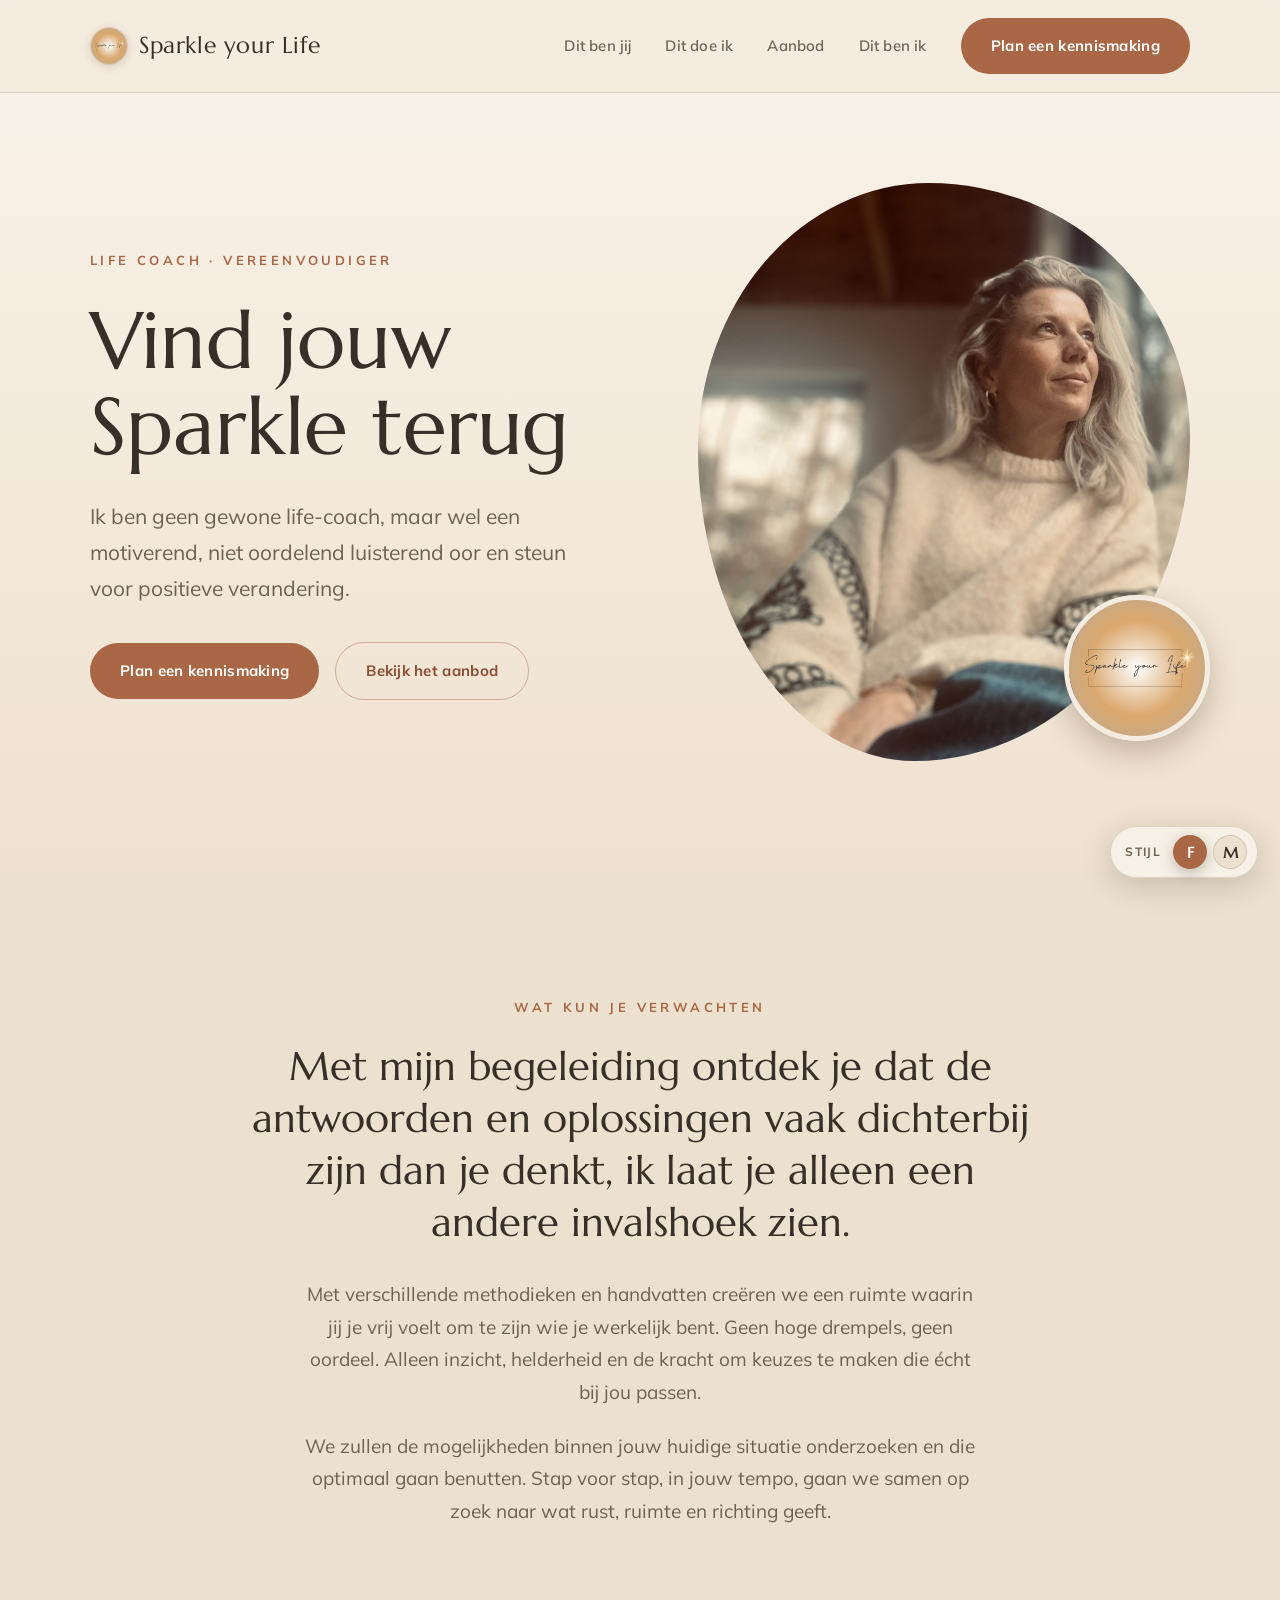
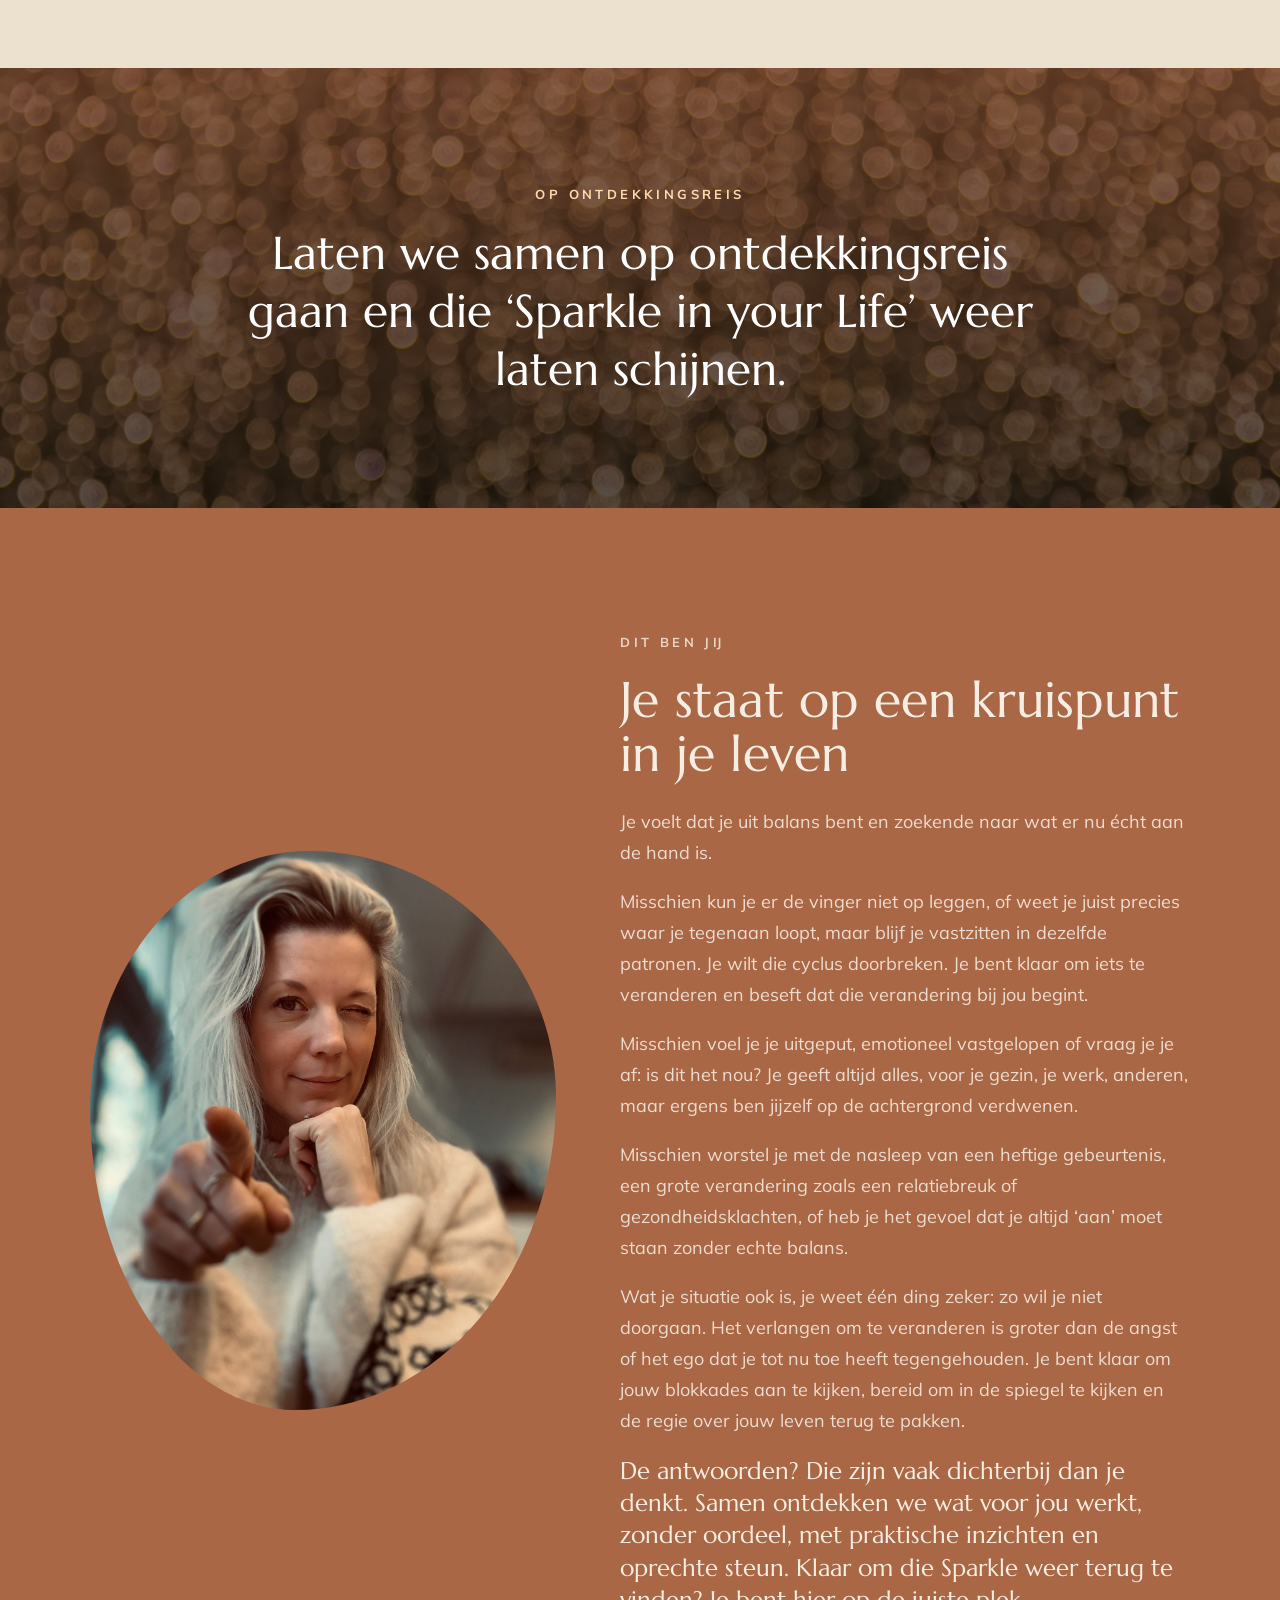
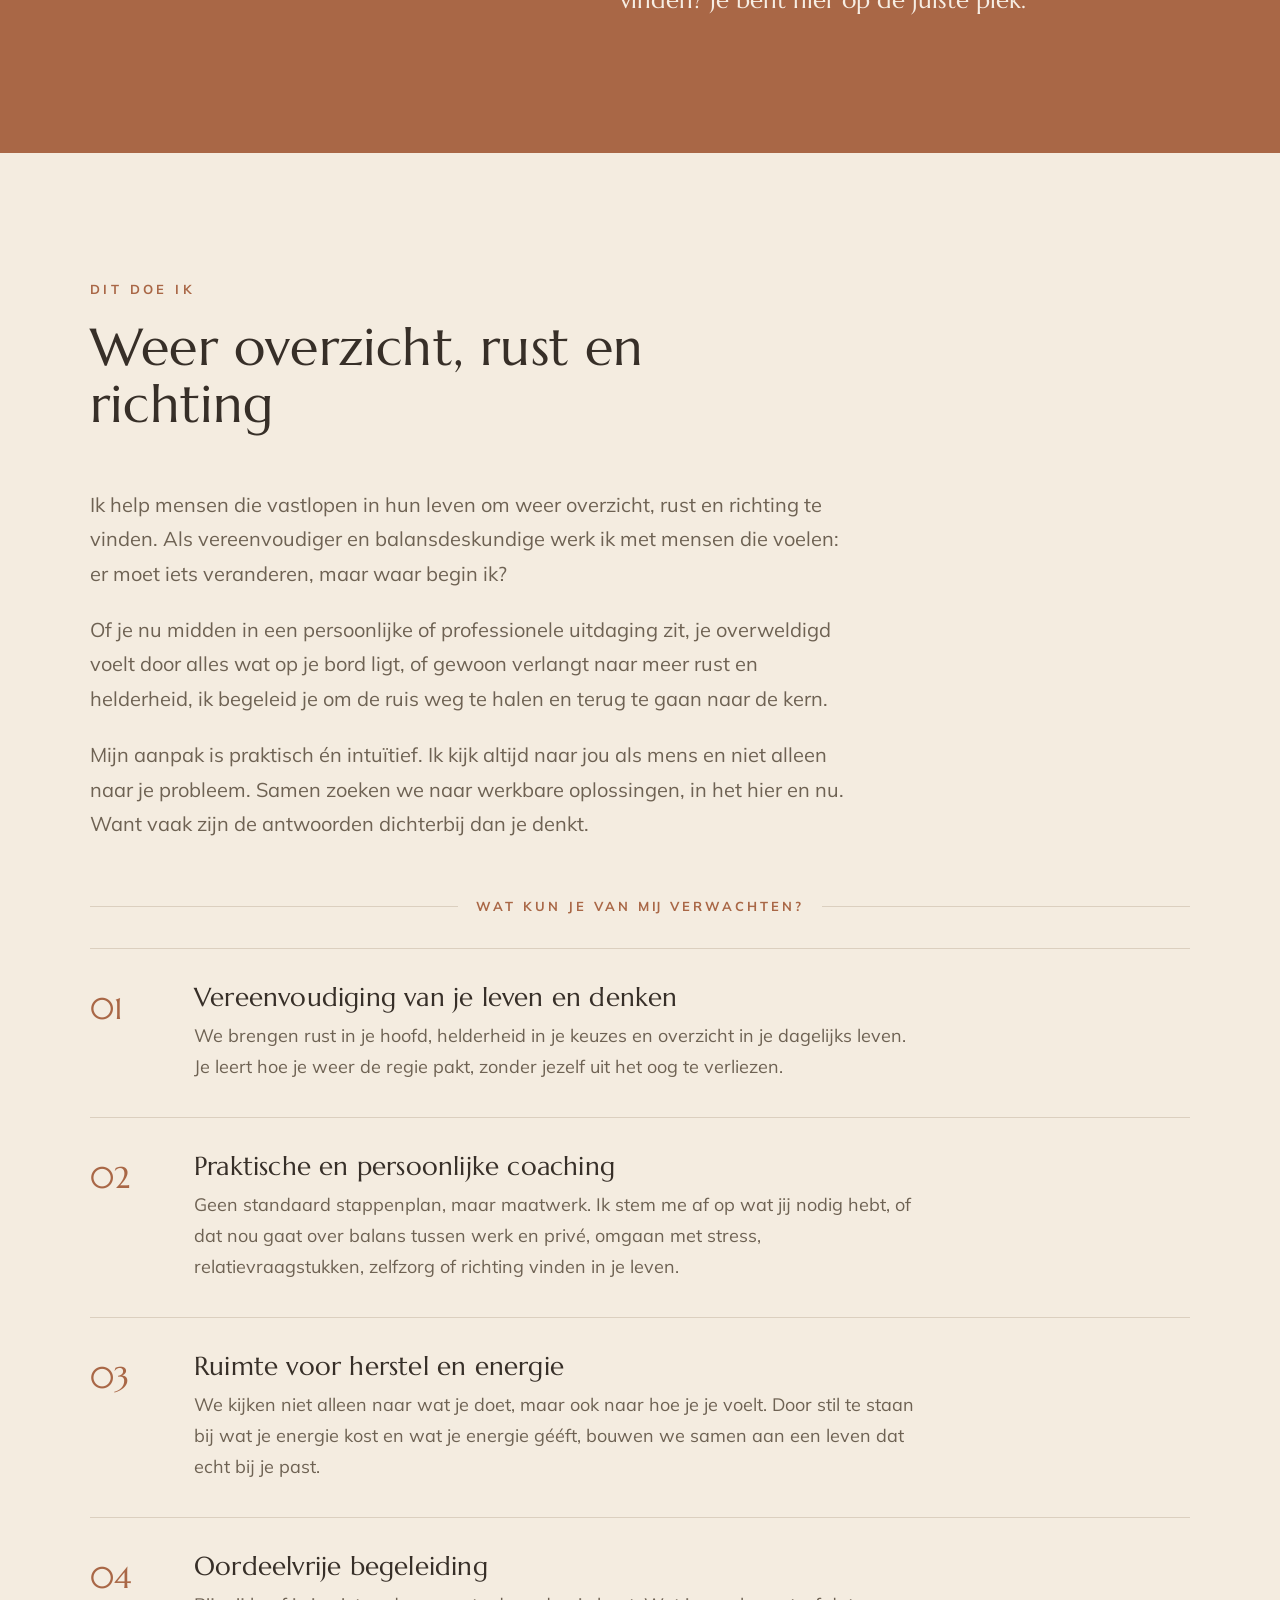
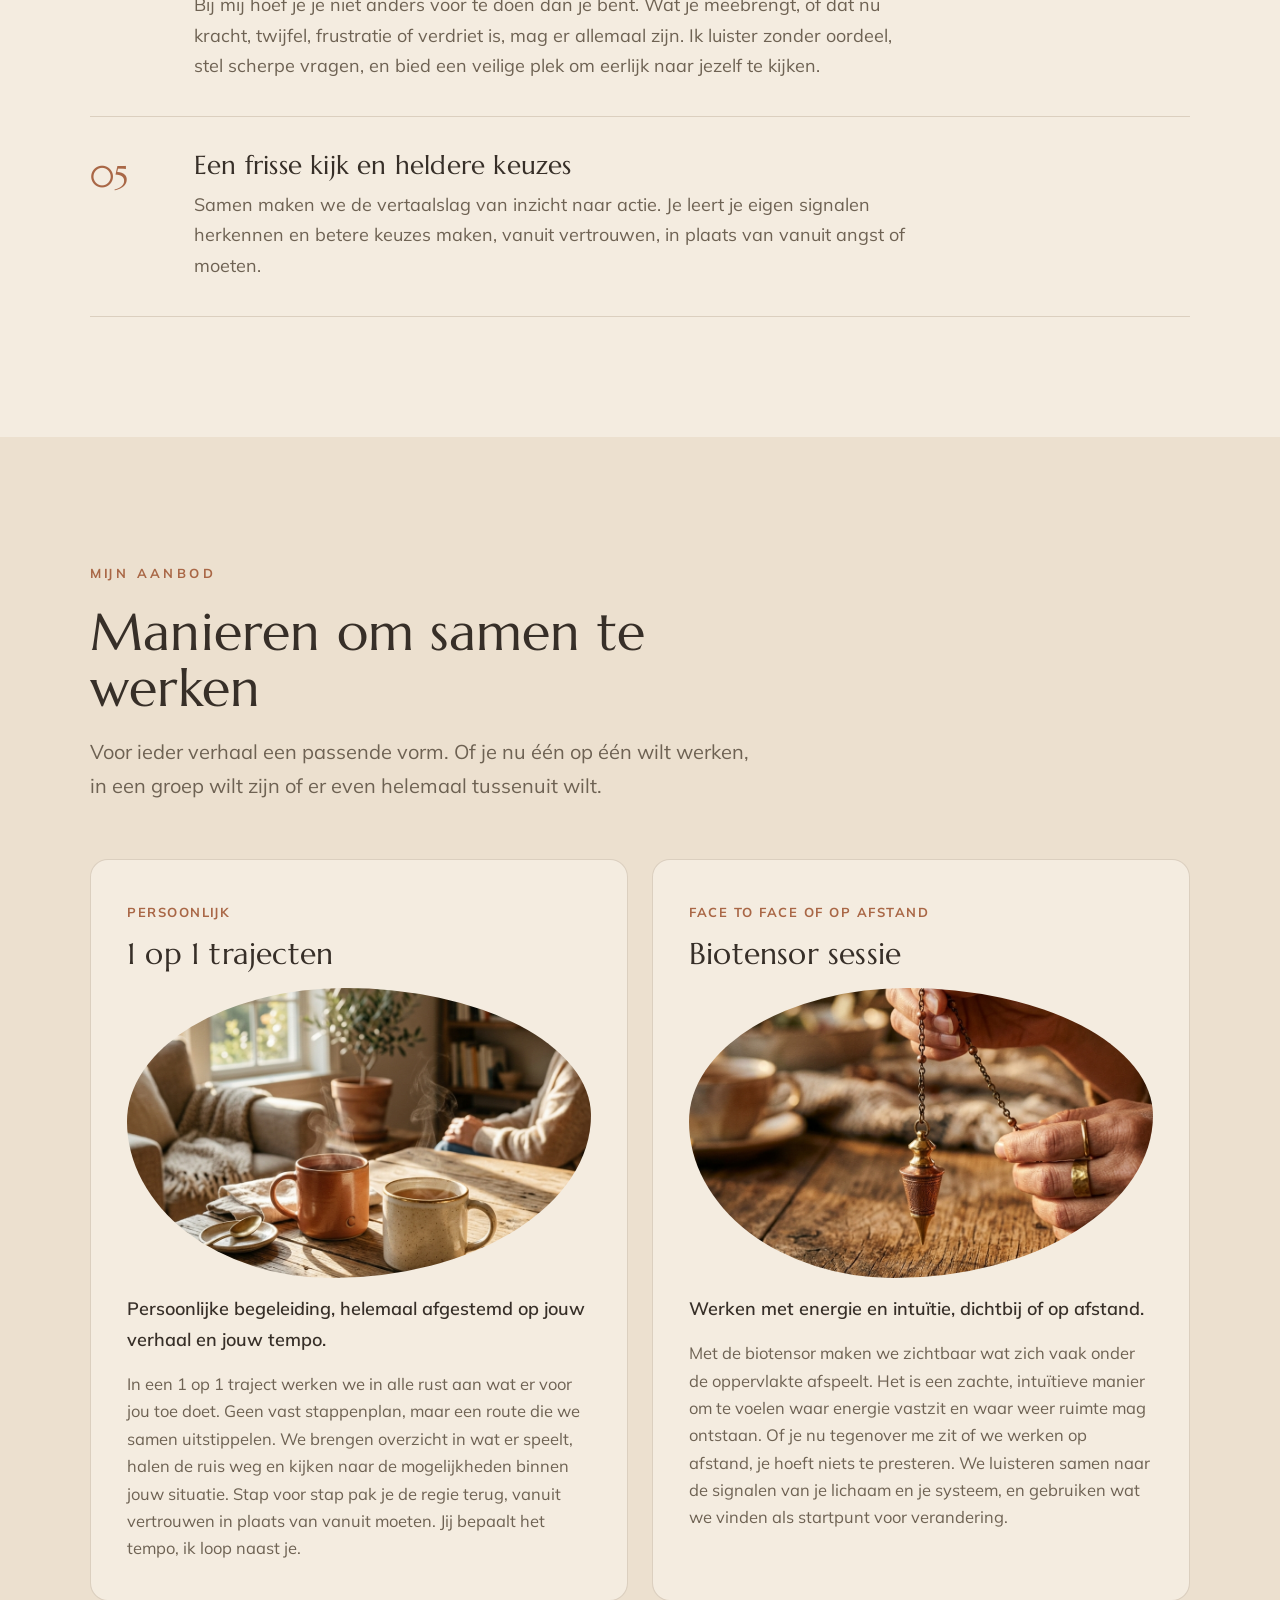
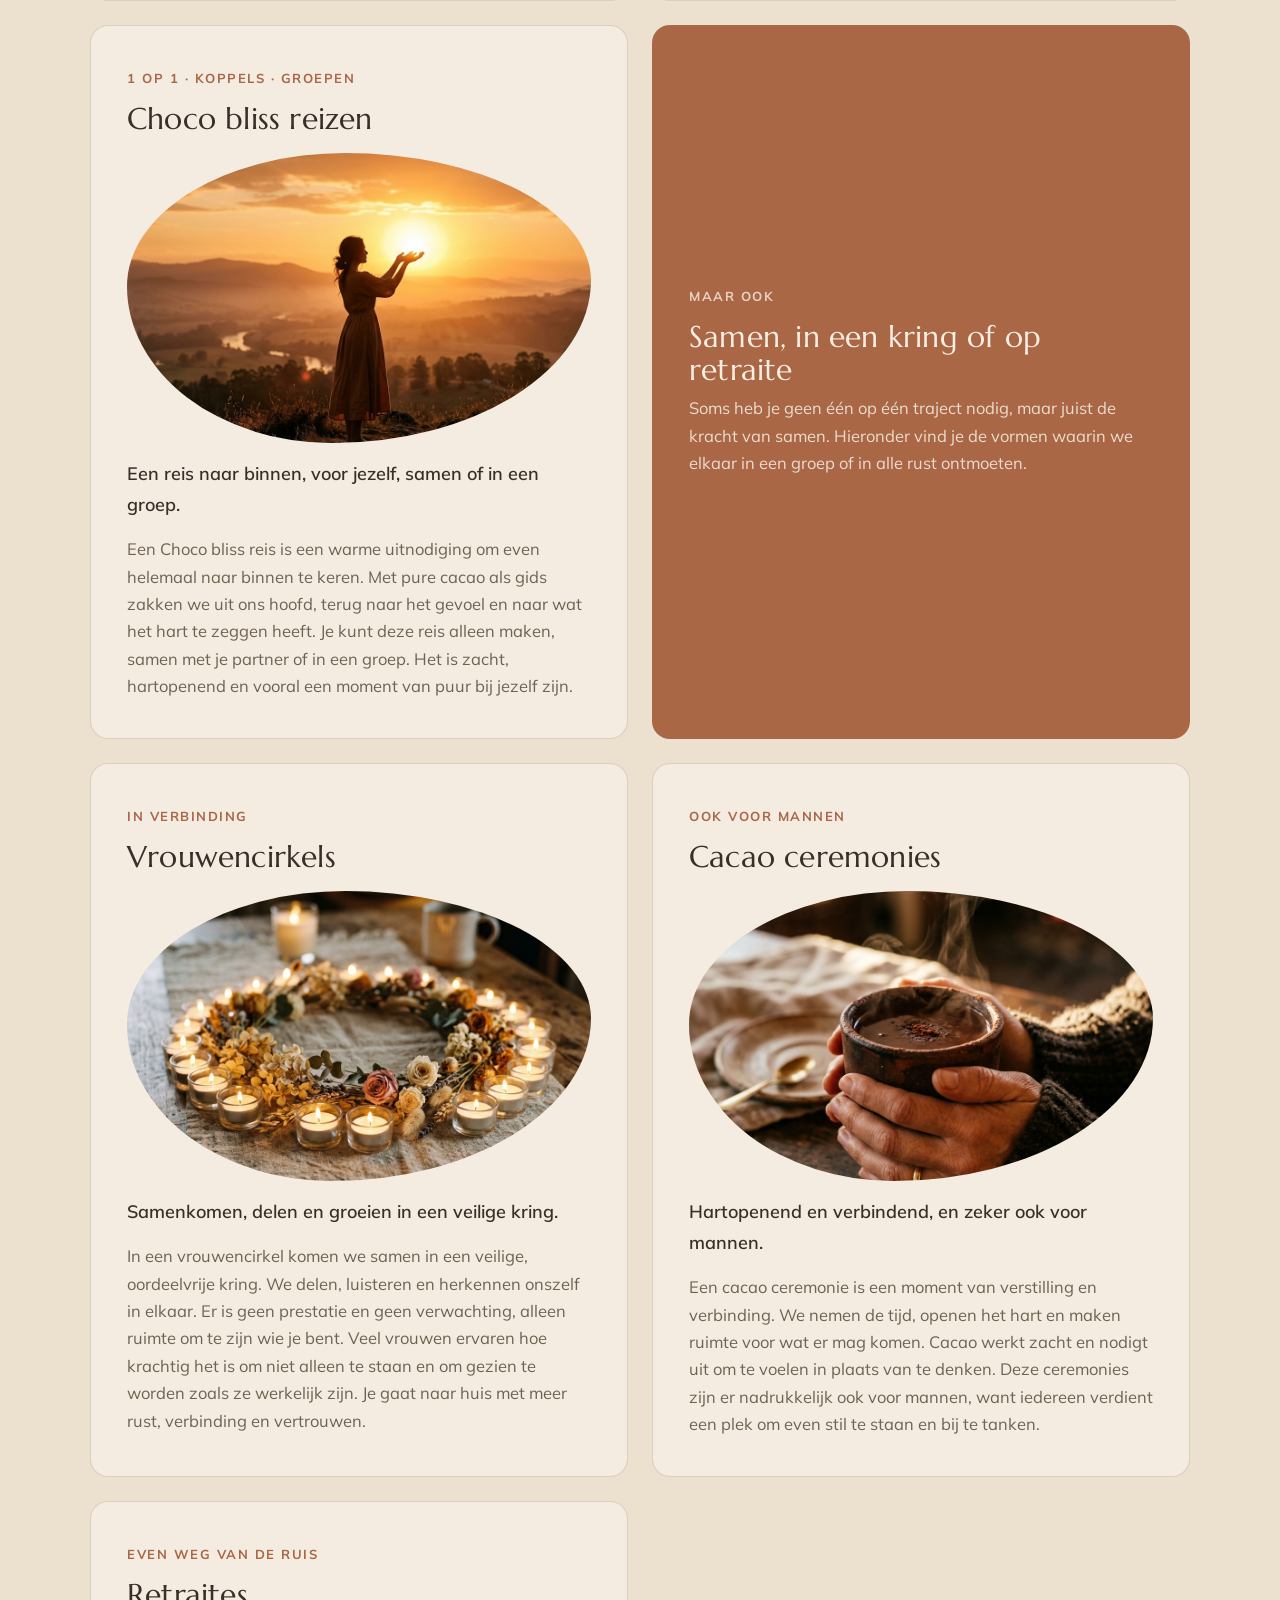
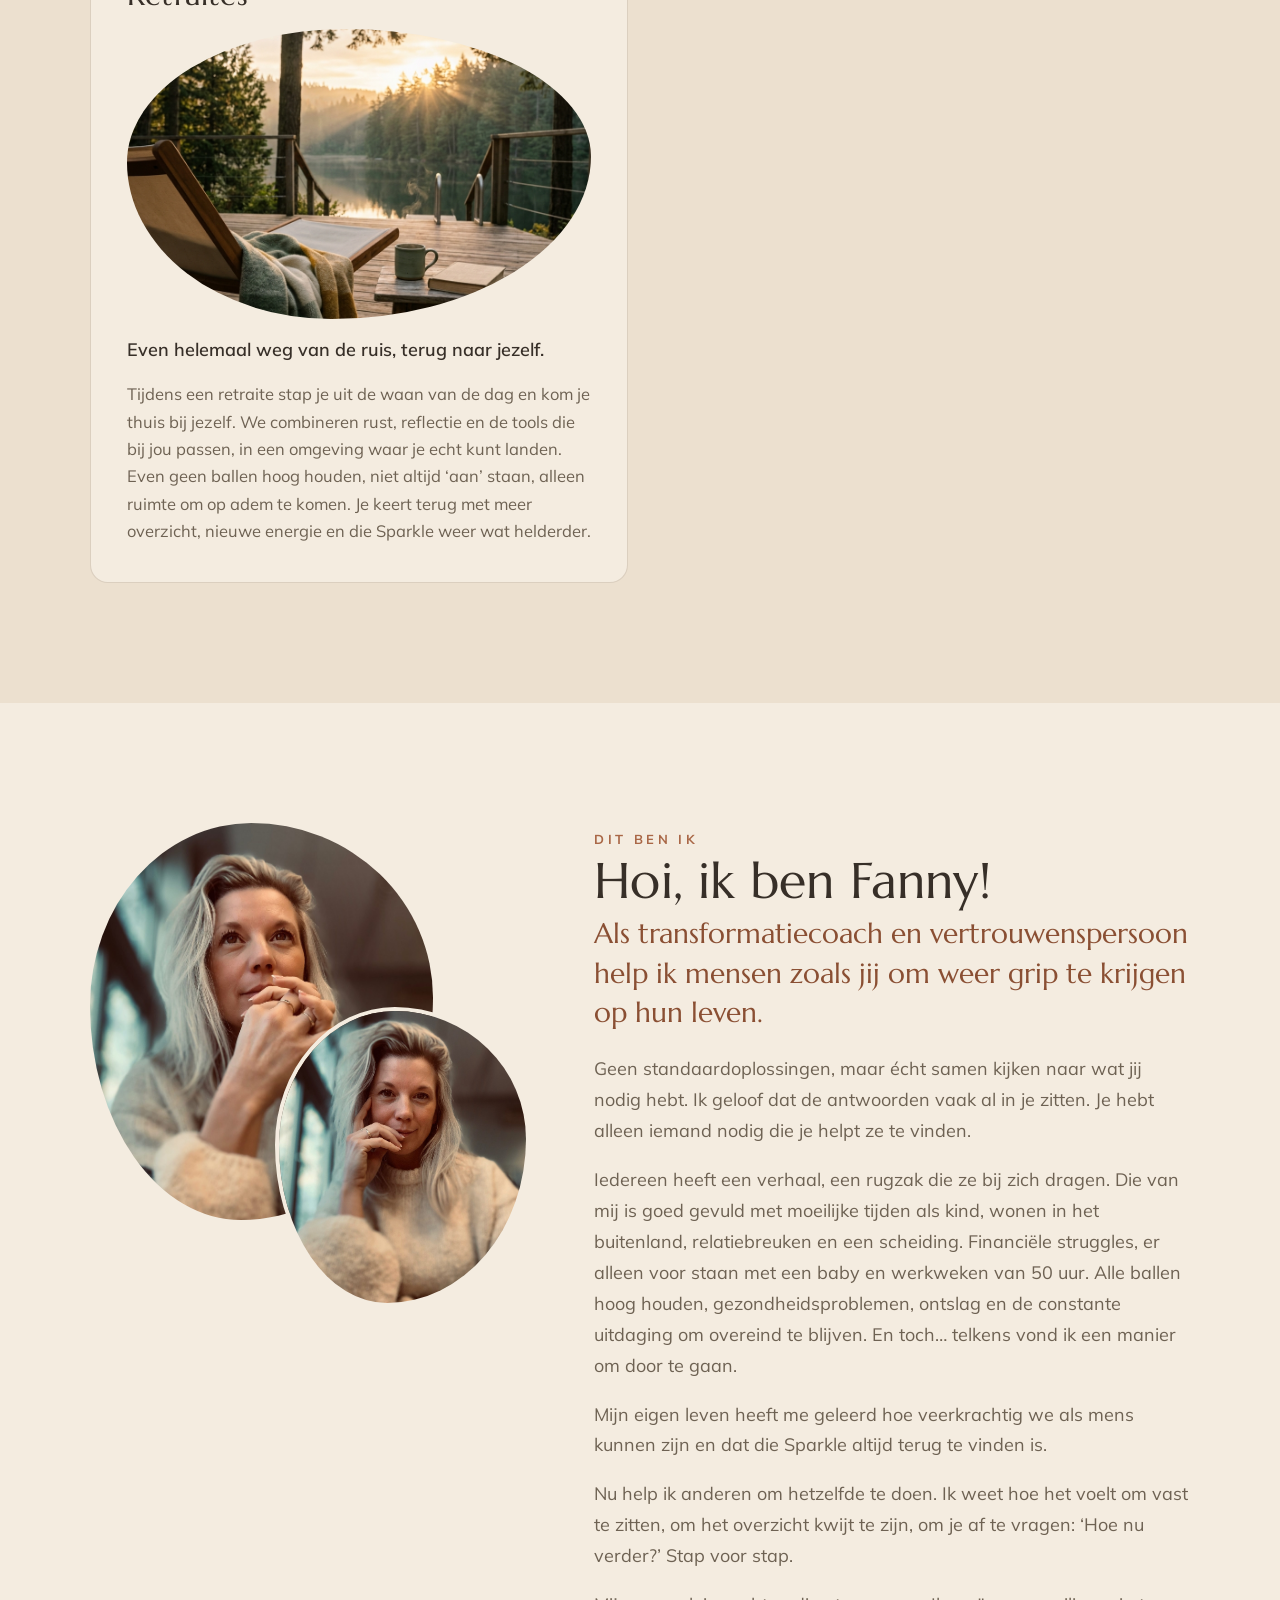
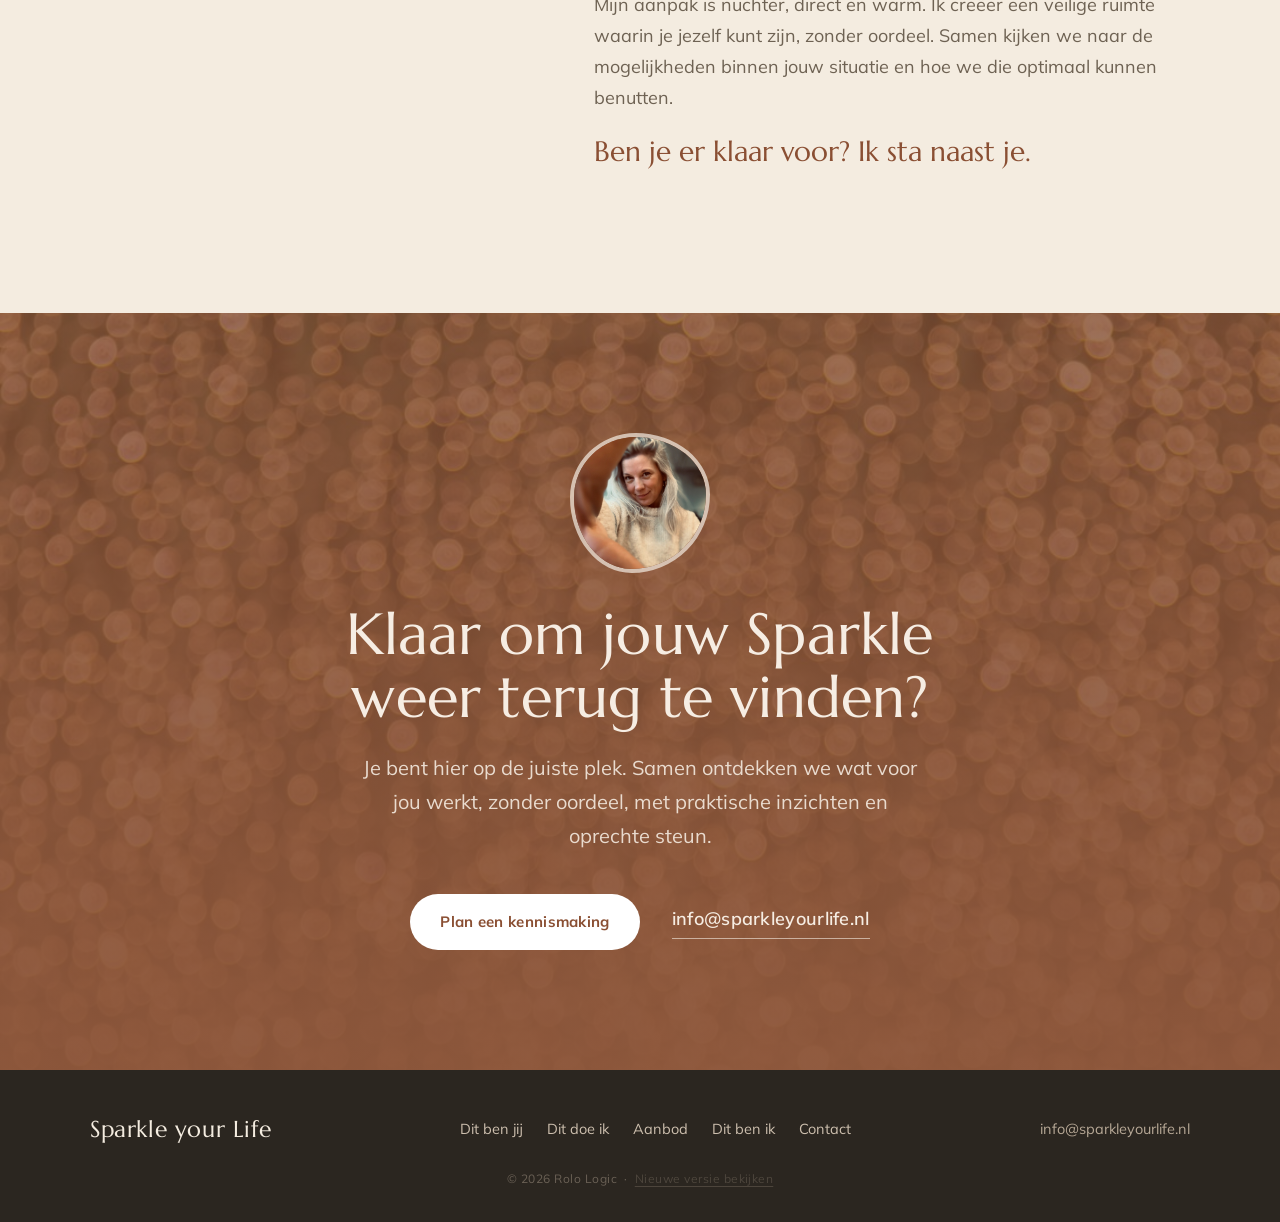
==== commit 15b63e9d: "Add missing required texts, footer v2 link, hero words fix and hover animations - Add missing paragr" ====
--- a/v2/index.html
+++ b/v2/index.html
@@ -297,7 +297,7 @@
     <div>info@sparkleyourlife.nl</div>
   </div>
   <div class="foot-copy">
-    &copy; 2026 Rolo Logic
+    &copy; 2026 Rolo Logic &nbsp;·&nbsp; <a href="/" style="color:inherit;opacity:.55;font-size:12px;text-decoration:underline;text-underline-offset:3px;">Nieuwe versie bekijken</a>
   </div>
 </footer>
 
